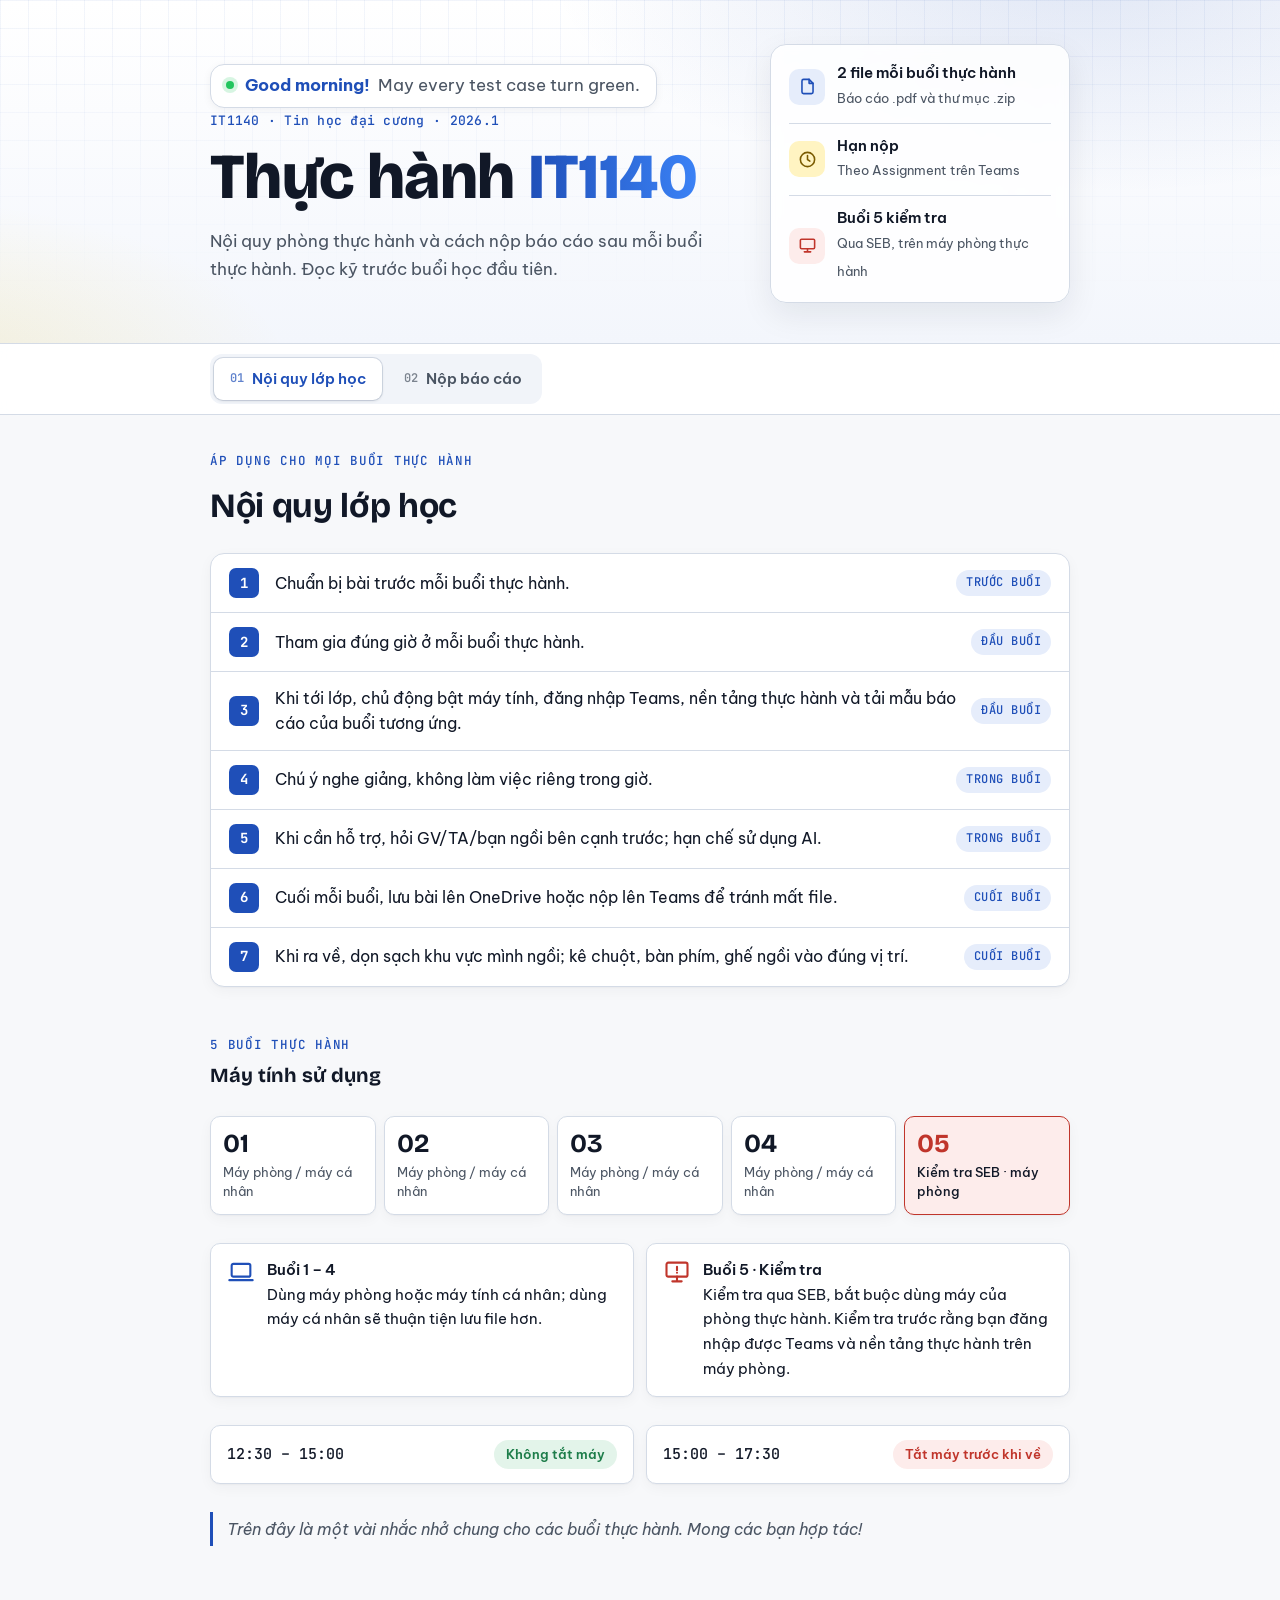
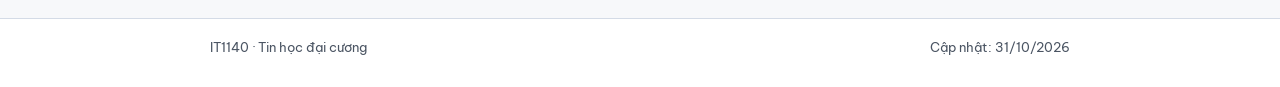
==== index.html @ 56c207a5 "Lời chào tiếng Anh, sửa mỗi tuần thành mỗi buổi thực hành" ====
<!doctype html>
<html lang="vi">
<head>
  <meta charset="utf-8">
  <meta name="viewport" content="width=device-width, initial-scale=1, viewport-fit=cover">
  <title>Thực hành IT1140</title>
  <meta name="description" content="Nội quy lớp học và hướng dẫn nộp báo cáo thực hành IT1140 - Tin học đại cương, kỳ 20261.">
  <link rel="icon" href="data:image/svg+xml,%3Csvg xmlns='http://www.w3.org/2000/svg' viewBox='0 0 32 32'%3E%3Crect width='32' height='32' rx='8' fill='%231f4fb8'/%3E%3Ctext x='16' y='22' font-family='Arial' font-weight='700' font-size='15' fill='white' text-anchor='middle'%3EPy%3C/text%3E%3C/svg%3E">
  <link rel="preconnect" href="https://fonts.googleapis.com">
  <link rel="preconnect" href="https://fonts.gstatic.com" crossorigin>
  <link rel="stylesheet" href="https://fonts.googleapis.com/css2?family=Bricolage+Grotesque:opsz,wght@12..96,700;12..96,800&family=Be+Vietnam+Pro:ital,wght@0,400;0,600;0,700;1,500&family=JetBrains+Mono:wght@400;700&display=swap">
  <link rel="stylesheet" href="css/style.css">
</head>
<body>
<header class="hero gutter">
  <div class="col hero-grid">
    <div>
      <p class="greet" id="greet" aria-live="polite"><b id="greet-h">Hello!</b> <span id="greet-w">Have a productive lab session.</span></p>
      <div class="kicker">IT1140 · Tin học đại cương · 2026.1</div>
      <h1>Thực hành <span>IT1140</span></h1>
      <p>Nội quy phòng thực hành và cách nộp báo cáo sau mỗi buổi thực hành. Đọc kỹ trước buổi học đầu tiên.</p>
    </div>
    <aside class="facts" aria-label="Tóm tắt nhanh">
      <div><span class="ic"><svg viewBox="0 0 24 24" fill="none" stroke="currentColor" stroke-width="2" stroke-linecap="round" stroke-linejoin="round"><path d="M14 3H7a2 2 0 0 0-2 2v14a2 2 0 0 0 2 2h10a2 2 0 0 0 2-2V8z"/><path d="M14 3v5h5"/></svg></span><p><b>2 file mỗi buổi thực hành</b><span>Báo cáo .pdf và thư mục .zip</span></p></div>
      <div><span class="ic y"><svg viewBox="0 0 24 24" fill="none" stroke="currentColor" stroke-width="2" stroke-linecap="round" stroke-linejoin="round"><circle cx="12" cy="12" r="9"/><path d="M12 7v5l3 2"/></svg></span><p><b>Hạn nộp</b><span>Theo Assignment trên Teams</span></p></div>
      <div><span class="ic r"><svg viewBox="0 0 24 24" fill="none" stroke="currentColor" stroke-width="2" stroke-linecap="round" stroke-linejoin="round"><rect x="3" y="4" width="18" height="12" rx="1.5"/><path d="M8 20h8M12 16v4"/></svg></span><p><b>Buổi 5 kiểm tra</b><span>Qua SEB, trên máy phòng thực hành</span></p></div>
    </aside>
  </div>
</header>
<div class="tabbar gutter">
  <div class="col">
    <nav class="tabs" role="tablist" aria-label="Nội dung">
      <button type="button" role="tab" id="t-noi-quy" aria-controls="p-noi-quy" data-tab="noi-quy"><span class="tn">01</span>Nội quy lớp học</button>
      <button type="button" role="tab" id="t-nop-bao-cao" aria-controls="p-nop-bao-cao" data-tab="nop-bao-cao"><span class="tn">02</span>Nộp báo cáo</button>
    </nav>
  </div>
</div>

<main class="gutter">
  <div class="col">

    <!-- ================= NỘI QUY ================= -->
    <div class="panel" role="tabpanel" id="p-noi-quy" aria-labelledby="t-noi-quy">
      <div class="sec-head">
        <div class="eyebrow">Áp dụng cho mọi buổi thực hành</div>
        <h2>Nội quy lớp học</h2>
      </div>

      <ol class="rlist">
        <li><span class="n">1</span><p>Chuẩn bị bài trước mỗi buổi thực hành.</p><span class="when">Trước buổi</span></li>
        <li><span class="n">2</span><p>Tham gia đúng giờ ở mỗi buổi thực hành.</p><span class="when">Đầu buổi</span></li>
        <li><span class="n">3</span><p>Khi tới lớp, chủ động bật máy tính, đăng nhập Teams, nền tảng thực hành và tải mẫu báo cáo của buổi tương ứng.</p><span class="when">Đầu buổi</span></li>
        <li><span class="n">4</span><p>Chú ý nghe giảng, không làm việc riêng trong giờ.</p><span class="when">Trong buổi</span></li>
        <li><span class="n">5</span><p>Khi cần hỗ trợ, hỏi GV/TA/bạn ngồi bên cạnh trước; hạn chế sử dụng AI.</p><span class="when">Trong buổi</span></li>
        <li><span class="n">6</span><p>Cuối mỗi buổi, lưu bài lên OneDrive hoặc nộp lên Teams để tránh mất file.</p><span class="when">Cuối buổi</span></li>
        <li><span class="n">7</span><p>Khi ra về, dọn sạch khu vực mình ngồi; kê chuột, bàn phím, ghế ngồi vào đúng vị trí.</p><span class="when">Cuối buổi</span></li>
      </ol>

      <div class="sec-head" style="margin-top: 20px">
        <div class="eyebrow">5 buổi thực hành</div>
        <h3>Máy tính sử dụng</h3>
      </div>
      <div class="sessions" aria-label="Lộ trình 5 buổi">
        <div class="ss"><b>01</b><span>Máy phòng / máy cá nhân</span></div>
        <div class="ss"><b>02</b><span>Máy phòng / máy cá nhân</span></div>
        <div class="ss"><b>03</b><span>Máy phòng / máy cá nhân</span></div>
        <div class="ss"><b>04</b><span>Máy phòng / máy cá nhân</span></div>
        <div class="ss exam"><b>05</b><span>Kiểm tra SEB · máy phòng</span></div>
      </div>
      <div class="legend">
        <div class="lg">
          <svg viewBox="0 0 24 24" fill="none" stroke="currentColor" stroke-width="1.8" stroke-linecap="round" stroke-linejoin="round"><rect x="4" y="5" width="16" height="11" rx="1.5"/><path d="M2 19h20"/></svg>
          <div><h4>Buổi 1 – 4</h4><p>Dùng máy phòng hoặc máy tính cá nhân; dùng máy cá nhân sẽ thuận tiện lưu file hơn.</p></div>
        </div>
        <div class="lg exam">
          <svg viewBox="0 0 24 24" fill="none" stroke="currentColor" stroke-width="1.8" stroke-linecap="round" stroke-linejoin="round"><rect x="3" y="4" width="18" height="12" rx="1.5"/><path d="M8 20h8M12 16v4"/><path d="M12 7.5v3M12 12.6v.1"/></svg>
          <div><h4>Buổi 5 · Kiểm tra</h4><p>Kiểm tra qua SEB, bắt buộc dùng máy của phòng thực hành. Kiểm tra trước rằng bạn đăng nhập được Teams và nền tảng thực hành trên máy phòng.</p></div>
        </div>
      </div>
      <div class="shifts">
        <div class="shift"><span class="tm">12:30 – 15:00</span><span class="pill on">Không tắt máy</span></div>
        <div class="shift"><span class="tm">15:00 – 17:30</span><span class="pill off">Tắt máy trước khi về</span></div>
      </div>

      <p class="sign">Trên đây là một vài nhắc nhở chung cho các buổi thực hành. Mong các bạn hợp tác!</p>
    </div>

    <!-- ================= NỘP BÁO CÁO ================= -->
    <div class="panel" role="tabpanel" id="p-nop-bao-cao" aria-labelledby="t-nop-bao-cao" hidden>
      <div class="sec-head">
        <div class="eyebrow">Hạn nộp: theo Assignment trên Teams</div>
        <h2>Hướng dẫn nộp báo cáo thực hành</h2>
        <p>Mỗi buổi thực hành nộp 2 file lên Teams, hạn nộp theo Assignment trên Teams.</p>
      </div>
      <div class="deliver">
        <div class="dv"><span class="ficon pdf">PDF</span><div><b>Báo cáo tổng hợp</b><span>Làm theo file mẫu, xuất từ Word sang PDF.</span></div></div>
        <div class="dv"><span class="ficon zip">ZIP</span><div><b>Thư mục bài làm</b><span>Gồm các file code .py, file báo cáo .docx và .pdf.</span></div></div>
      </div>

      <div class="steps">
        <div class="step">
          <div class="rail"><div class="num">1</div></div>
          <div class="step-b">
            <h3>Việc cần làm</h3>
            <p>Mỗi buổi thực hành nộp <b>2 file</b> lên Teams, theo hạn của Assignment trên Teams:</p>
            <div class="editor"><div class="term-bar"><i></i><i></i><i></i><span>teams / bai-tap</span></div>
<pre><span class="f-c">1.</span> <span class="f-pdf">&lt;MSSV&gt;_<wbr>&lt;HoTen&gt;_<wbr>IT1140_<wbr>20261_<wbr>&lt;MaLop&gt;_<wbr>Tuan&lt;X&gt;_<wbr>BTH&lt;0x&gt;.pdf</span>  <span class="f-c"># báo cáo theo mẫu</span>
<span class="f-c">2.</span> <span class="f-zip">&lt;MSSV&gt;_<wbr>&lt;HoTen&gt;_<wbr>IT1140_<wbr>20261_<wbr>&lt;MaLop&gt;_<wbr>Tuan&lt;X&gt;_<wbr>BTH&lt;0x&gt;.zip</span>  <span class="f-c"># thư mục bài làm</span>
   └── <span class="f-dir">&lt;MSSV&gt;_<wbr>&lt;HoTen&gt;_<wbr>IT1140_<wbr>20261_<wbr>&lt;MaLop&gt;_<wbr>Tuan&lt;X&gt;_<wbr>BTH&lt;0x&gt;/</span>
       ├── <span class="f-py">Bai&lt;x.1.1&gt;_<wbr>&lt;MSSV&gt;_<wbr>&lt;HoTen&gt;_<wbr>IT1140_<wbr>20261_<wbr>&lt;MaLop&gt;_<wbr>Tuan&lt;X&gt;.py</span>
       ├── <span class="f-py">Bai&lt;x.1.2&gt;_<wbr>&lt;MSSV&gt;_<wbr>&lt;HoTen&gt;_<wbr>IT1140_<wbr>20261_<wbr>&lt;MaLop&gt;_<wbr>Tuan&lt;X&gt;.py</span>
       ├── <span class="f-c">...</span>
       ├── <span class="f-doc">&lt;MSSV&gt;_<wbr>&lt;HoTen&gt;_<wbr>IT1140_<wbr>20261_<wbr>&lt;MaLop&gt;_<wbr>Tuan&lt;X&gt;_<wbr>BTH&lt;0x&gt;.docx</span>
       └── <span class="f-pdf">&lt;MSSV&gt;_<wbr>&lt;HoTen&gt;_<wbr>IT1140_<wbr>20261_<wbr>&lt;MaLop&gt;_<wbr>Tuan&lt;X&gt;_<wbr>BTH&lt;0x&gt;.pdf</span></pre></div>
          </div>
        </div>

        <div class="step">
          <div class="rail"><div class="num">2</div></div>
          <div class="step-b">
            <h3>Quy tắc đặt tên</h3>
            <p>File báo cáo (.pdf, .docx) và file .zip theo cú pháp <code>MSSV_HoTen_IT1140_20261_MaLop_TuanX_BTH0x</code>. Mỗi câu một file code, theo cú pháp <code>Bai&lt;số câu&gt;_MSSV_HoTen_IT1140_20261_MaLop_TuanX</code>.</p>
            <p class="muted">Họ tên viết không dấu, liền nhau, viết hoa chữ cái đầu mỗi từ. <code>20261</code> là mã học kỳ, <code>TuanX</code> là tuần học (ví dụ <code>Tuan8</code>), số bài thực hành 2 chữ số (<code>BTH01</code>).</p>
            <div class="editor"><div class="term-bar"><i></i><i></i><i></i><span>vi-du</span></div>
<pre><span class="f-pdf">2026188888_<wbr>PhungThanhDo_<wbr>IT1140_<wbr>20261_<wbr>768072_<wbr>Tuan8_<wbr>BTH01.pdf</span>
<span class="f-doc">2026188888_<wbr>PhungThanhDo_<wbr>IT1140_<wbr>20261_<wbr>768072_<wbr>Tuan8_<wbr>BTH01.docx</span>
<span class="f-zip">2026188888_<wbr>PhungThanhDo_<wbr>IT1140_<wbr>20261_<wbr>768072_<wbr>Tuan8_<wbr>BTH01.zip</span>
<span class="f-py">Bai1.2.1_<wbr>2026188888_<wbr>PhungThanhDo_<wbr>IT1140_<wbr>20261_<wbr>768072_<wbr>Tuan8.py</span></pre></div>
            <div class="gen">
              <div class="gen-head"><b>Tạo tên file của bạn</b><span>Nhập thông tin, sao chép tên đúng chuẩn.</span></div>
              <div class="gen-body">
                <div class="gen-fields">
                  <label for="f-mssv">MSSV<input id="f-mssv" inputmode="numeric" placeholder="2026188888" autocomplete="off"></label>
                  <label for="f-name">Họ và tên<input id="f-name" placeholder="Phùng Thành Đô" autocomplete="off"></label>
                  <label for="f-lop">Mã lớp<input id="f-lop" inputmode="numeric" placeholder="768072" autocomplete="off"></label>
                  <label for="f-tuan">Tuần<input id="f-tuan" inputmode="numeric" placeholder="8" autocomplete="off"></label>
                  <label for="f-bc">Số bài thực hành<input id="f-bc" inputmode="numeric" placeholder="1" autocomplete="off"></label>
                  <label for="f-cau">Số câu (file code)<input id="f-cau" placeholder="1.2.1" autocomplete="off"></label>
                  <label for="f-ky">Mã kỳ<input id="f-ky" inputmode="numeric" placeholder="20261" autocomplete="off"></label>
                </div>
                <div class="out" id="out"></div>
              </div>
            </div>
          </div>
        </div>

        <div class="step">
          <div class="rail"><div class="num">3</div></div>
          <div class="step-b">
            <h3>Cấu trúc file zip</h3>
            <p>File zip chứa một thư mục cùng tên, gồm đủ file code, file Word và file PDF của báo cáo.</p>
            <div class="editor"><div class="term-bar"><i></i><i></i><i></i><span>cay-thu-muc</span></div>
<pre><span class="f-zip">&lt;MSSV&gt;_<wbr>&lt;HoTen&gt;_<wbr>IT1140_<wbr>20261_<wbr>&lt;MaLop&gt;_<wbr>Tuan&lt;X&gt;_<wbr>BTH&lt;0x&gt;.zip</span>
└── <span class="f-dir">&lt;MSSV&gt;_<wbr>&lt;HoTen&gt;_<wbr>IT1140_<wbr>20261_<wbr>&lt;MaLop&gt;_<wbr>Tuan&lt;X&gt;_<wbr>BTH&lt;0x&gt;/</span>
    ├── <span class="f-py">Bai&lt;x.1.1&gt;_<wbr>&lt;MSSV&gt;_<wbr>&lt;HoTen&gt;_<wbr>IT1140_<wbr>20261_<wbr>&lt;MaLop&gt;_<wbr>Tuan&lt;X&gt;.py</span>
    ├── <span class="f-py">Bai&lt;x.1.2&gt;_<wbr>&lt;MSSV&gt;_<wbr>&lt;HoTen&gt;_<wbr>IT1140_<wbr>20261_<wbr>&lt;MaLop&gt;_<wbr>Tuan&lt;X&gt;.py</span>
    ├── <span class="f-c">...</span>
    ├── <span class="f-doc">&lt;MSSV&gt;_<wbr>&lt;HoTen&gt;_<wbr>IT1140_<wbr>20261_<wbr>&lt;MaLop&gt;_<wbr>Tuan&lt;X&gt;_<wbr>BTH&lt;0x&gt;.docx</span>
    └── <span class="f-pdf">&lt;MSSV&gt;_<wbr>&lt;HoTen&gt;_<wbr>IT1140_<wbr>20261_<wbr>&lt;MaLop&gt;_<wbr>Tuan&lt;X&gt;_<wbr>BTH&lt;0x&gt;.pdf</span></pre></div>
            <p class="note">Cách nén thư mục thành file zip trên Windows: <a href="https://support.microsoft.com/vi-vn/windows/experience/storage-filemanagement/zip-and-unzip-files" target="_blank" rel="noopener">Nén và giải nén tệp (Microsoft)</a>.</p>
          </div>
        </div>

        <div class="step">
          <div class="rail"><div class="num">4</div></div>
          <div class="step-b">
            <h3>Cấu trúc báo cáo</h3>
            <p>Làm trực tiếp trên file mẫu, giữ nguyên các mức tiêu đề; mỗi câu gồm 2 ảnh: ảnh code chạy trên Thonny / VS Code và ảnh kết quả chạy trên hệ thống. Xuất file Word sang PDF sau khi hoàn thành.</p>
            <div class="editor"><div class="term-bar"><i></i><i></i><i></i><span>bao-cao.docx</span></div>
<pre><span class="f-h">Header:</span> &lt;Họ và tên sinh viên&gt; | &lt;Mã lớp&gt; | &lt;Mã kỳ&gt;
<span class="f-h">Footer:</span> Tuần &lt;XX&gt; – Ngày &lt;dd/mm/yyyy&gt; | Báo cáo thực hành &lt;XX&gt;

<span class="f-dir">BÀI THỰC HÀNH &lt;0x&gt;</span> <span class="f-c">(Heading 1)</span>
├── <span class="f-dir">BÀI TẬP TRÊN LỚP</span> <span class="f-c">(Heading 2)</span>
│   ├── Bài x.1 &lt;Tên bài&gt; <span class="f-c">(Heading 2)</span>
│   │   ├── Câu x.1.1 &lt;Đề bài&gt; <span class="f-c">(Heading 3)</span>
│   │   │   ├── <span class="f-py">Ảnh 1: code + kết quả chạy trên Thonny / VS Code</span>
│   │   │   └── <span class="f-py">KẾT QUẢ + Ảnh 2: chạy trên hệ thống thực hành</span>
│   │   │       <span class="f-c">(nếu thừa quá nhiều khoảng trắng có thể tách thành 2 ảnh)</span>
│   │   └── Câu x.1.2 ...
│   └── Bài x.2 ...
└── <span class="f-dir">BÀI TẬP TỰ LUYỆN</span> <span class="f-c">(Heading 2)</span>
    └── Bài x.5, x.6 ... (cùng cấu trúc)</pre></div>

            <div class="hf">
              <h4>Header &amp; Footer</h4>
              <img class="shot" src="img/header.webp" loading="lazy" decoding="async" width="990" height="88" alt="Header mẫu: Nguyễn Văn A, mã lớp 768052, mã kỳ 2026.1">
              <img class="shot" src="img/footer.webp" loading="lazy" decoding="async" width="994" height="81" alt="Footer mẫu: Tuần 08 – Ngày 19/10/2026, Báo cáo thực hành 01">
            </div>

            <h4>Chèn hình kết quả đạt yêu cầu</h4>
            <ul class="checks">
              <li><svg viewBox="0 0 24 24" fill="none" stroke="currentColor" stroke-width="2.2" stroke-linecap="round" stroke-linejoin="round"><circle cx="12" cy="12" r="9"/><path d="m8 12.5 2.8 2.7L16.5 9.5"/></svg><span>Các dòng code đầy đủ chú thích</span></li>
              <li><svg viewBox="0 0 24 24" fill="none" stroke="currentColor" stroke-width="2.2" stroke-linecap="round" stroke-linejoin="round"><circle cx="12" cy="12" r="9"/><path d="m8 12.5 2.8 2.7L16.5 9.5"/></svg><span>Căn chỉnh hình ảnh phù hợp để có thể nhìn rõ được nội dung trong ảnh.</span></li>
              <li><svg viewBox="0 0 24 24" fill="none" stroke="currentColor" stroke-width="2.2" stroke-linecap="round" stroke-linejoin="round"><circle cx="12" cy="12" r="9"/><path d="m8 12.5 2.8 2.7L16.5 9.5"/></svg><span>Ảnh 1 chụp trên Thonny / VS Code / IDE khác: thấy rõ tên file, code và kết quả chạy ở Shell / Terminal.</span></li>
              <li><svg viewBox="0 0 24 24" fill="none" stroke="currentColor" stroke-width="2.2" stroke-linecap="round" stroke-linejoin="round"><circle cx="12" cy="12" r="9"/><path d="m8 12.5 2.8 2.7L16.5 9.5"/></svg><span>Ảnh 2 chụp trên hệ thống: là kết quả sau khi ấn "Chọn", và có màu "xanh lá" ở khu vực testcases.</span></li>
            </ul>
            <div class="figs">
              <figure>
                <img class="shot" src="img/thonny.webp" loading="lazy" decoding="async" width="1043" height="707" alt="Minh họa câu 1.03 chạy trên Thonny: tên file theo cú pháp mới, code có chú thích, Shell nhập 3672 in ra 1 1 12">
                <figcaption><b>Ảnh 1</b> · Chạy trên Thonny (minh họa câu 1.03)</figcaption>
              </figure>
              <figure>
                <img class="shot" src="img/ketqua.webp" loading="lazy" decoding="async" width="632" height="875" alt="Câu 1.03 trên hệ thống thực hành: đề bài, code có chú thích, bảng testcases màu xanh lá sau khi ấn Chọn">
                <figcaption><b>Ảnh 2</b> · Chạy trên hệ thống, sau khi ấn "Chọn"</figcaption>
              </figure>
            </div>
          </div>
        </div>

        <div class="step">
          <div class="rail"><div class="num">5</div></div>
          <div class="step-b">
            <h3>Tiêu chí chấm điểm</h3>
            <p>Báo cáo đạt khi nộp đủ 2 file; thiếu 1 trong 2 file (.pdf hoặc .zip) chỉ được nửa số điểm. Chỉ làm bài trên lớp tối đa 8.5 điểm; mỗi bài tự luyện làm thêm được +0.25.</p>
            <div class="score-lead">
              <div class="sc"><b>8.5</b><span>Điểm tối đa nếu chỉ làm bài trên lớp</span></div>
              <div class="sc plus"><b>+0.25</b><span>Mỗi bài tự luyện làm thêm</span></div>
              <div class="sc half"><b>½</b><span>Số điểm nếu thiếu 1 trong 2 file (.pdf hoặc .zip)</span></div>
            </div>
            <div class="pen" role="table" aria-label="Lỗi và mức trừ">
              <div role="row"><span role="cell">Header/footer không đạt yêu cầu</span><span class="v" role="cell">−0.5</span></div>
              <div role="row"><span role="cell">Căn chỉnh hình ảnh trong báo cáo không khoa học</span><span class="v" role="cell">−0.5</span></div>
              <div role="row"><span role="cell">Nội dung code không đúng yêu cầu</span><span class="v" role="cell">−0.5</span></div>
              <div role="row"><span role="cell">Nộp muộn (trừ 1 lần, không tính theo số ngày)</span><span class="v" role="cell">−0.5</span></div>
              <div role="row" class="zero"><span role="cell"><b>Gian lận</b>: báo cáo 0 điểm, không chấp nhận cho làm lại để cải thiện điểm.</span><span class="v" role="cell">0đ</span></div>
            </div>
            <div class="ai">
              <svg viewBox="0 0 24 24" fill="none" stroke="currentColor" stroke-width="2" stroke-linecap="round" stroke-linejoin="round"><path d="M12 3 2 20h20L12 3z"/><path d="M12 10v4M12 17v.1"/></svg>
              <span>Bài làm thêm có dấu hiệu lạm dụng AI/LLM sẽ không được cộng điểm khuyến khích.</span>
            </div>
          </div>
        </div>

        <div class="step">
          <div class="rail"><div class="num">6</div></div>
          <div class="step-b">
            <h3>Điểm và thắc mắc điểm</h3>
            <div class="timeline2">
              <div class="tl"><span class="when">Trước buổi học tiếp theo</span><b>Công bố điểm bài thực hành</b></div>
              <div class="tl"><span class="when">Trong 1 tuần kể từ khi biết điểm</span><b>Thắc mắc điểm và cải thiện điểm</b></div>
            </div>
            <p class="muted">Quá thời hạn trên, điểm bài thực hành đó được giữ nguyên.</p>
          </div>
        </div>
      </div>
    </div>

  </div>
</main>
<footer class="end gutter"><div class="col foot"><span>IT1140 · Tin học đại cương</span><span>Cập nhật: <time datetime="2026-10-31">31/10/2026</time></span></div></footer>

<script src="js/greeting.js"></script>
<script src="js/tabs.js"></script>
<script src="js/filename.js"></script>
</body>
</html>
---- css/style.css ----
/* Layout: dark "editor" hero band with tabs; below, a single reading column. Rules run as a timeline across one lab session; report steps run down a numbered rail. */
:root {
  --ink: #0d1b2e;          /* hero band, fixed in both themes */
  --ink-2: #13263f;
  --ink-line: #24405f;
  --ink-fg: #e9eef6;
  --ink-muted: #8ea3bf;
  --py: #ffd43b;           /* python yellow, accent on dark */
  --py-ink: #3a2f00;
  --blue: #3c78d8;

  --bg: #f4f6f9;
  --surface: #ffffff;
  --panel: #eaeff6;
  --fg: #142033;
  --muted: #5b6880;
  --line: #d6dde8;
  --accent: #2a62c4;
  --accent-soft: #e2ebfa;
  --hi: #f2c200;
  --hi-soft: #fff6d1;
  --warn: #c0352b;
  --warn-soft: #fdeceb;
  --ok: #1d7d4a;
  --ok-soft: #e3f4ea;

  --font-display: "Bricolage Grotesque", "Be Vietnam Pro", system-ui, sans-serif;
  --font-body: "Be Vietnam Pro", "Segoe UI", system-ui, sans-serif;
  --font-mono: "JetBrains Mono", ui-monospace, Consolas, monospace;
}
@media (prefers-color-scheme: dark) {
  :root:not([data-theme="light"]) {
    --bg: #0b1320; --surface: #121c2c; --panel: #192538; --fg: #e5ebf4; --muted: #95a3b9; --line: #26354c;
    --accent: #86adf5; --accent-soft: #1b2a45; --hi: #ffd43b; --hi-soft: #2e2a14;
    --warn: #ff8b82; --warn-soft: #3a1d1d; --ok: #6fd39b; --ok-soft: #15301f;
    color-scheme: dark;
  }
}
:root[data-theme="dark"] {
  --bg: #0b1320; --surface: #121c2c; --panel: #192538; --fg: #e5ebf4; --muted: #95a3b9; --line: #26354c;
  --accent: #86adf5; --accent-soft: #1b2a45; --hi: #ffd43b; --hi-soft: #2e2a14;
  --warn: #ff8b82; --warn-soft: #3a1d1d; --ok: #6fd39b; --ok-soft: #15301f;
  color-scheme: dark;
}
* { box-sizing: border-box; }
html, body { margin: 0; }
body { background: var(--bg); color: var(--fg); font-family: var(--font-body); font-size: 16px; line-height: 1.65; }
[hidden] { display: none !important; }
.gutter { padding-left: max(16px, env(safe-area-inset-left, 0px)); padding-right: max(16px, env(safe-area-inset-right, 0px)); }
.col { max-width: 860px; margin: 0 auto; min-width: 0; }
code, pre, .mono { font-family: var(--font-mono); font-variant-ligatures: none; font-feature-settings: "liga" 0, "calt" 0; }
a { color: var(--accent); text-underline-offset: 3px; }
:focus-visible { outline: 2px solid var(--accent); outline-offset: 3px; }

/* ---------- hero ---------- */
.hero { background: var(--ink); color: var(--ink-fg); padding-block: 48px 40px; position: relative; overflow: hidden; }
.hero::before { content: ""; position: absolute; inset: 0; background-image: radial-gradient(var(--ink-line) 1px, transparent 1px); background-size: 22px 22px; opacity: .55; pointer-events: none; }
.hero .col { position: relative; }
.kicker { font-family: var(--font-mono); font-size: 13px; color: var(--py); letter-spacing: .02em; }
.hero h1 { font-family: var(--font-display); font-weight: 800; font-size: clamp(38px, 7vw, 64px); line-height: 1.18; letter-spacing: -0.01em; margin: 10px 0 12px; text-wrap: balance; }
.hero h1 span { color: var(--py); }
.hero p { margin: 0; color: var(--ink-muted); max-width: 52ch; font-size: 17px; }
.term { background: var(--ink-2); border: 1px solid var(--ink-line); border-radius: 12px 12px 0 0; border-bottom: 0; box-shadow: 0 -10px 40px rgba(0,0,0,.25); min-width: 0; }
.term-bar { display: flex; align-items: center; gap: 6px; padding: 10px 14px; border-bottom: 1px solid var(--ink-line); }
.term-bar i { width: 10px; height: 10px; border-radius: 50%; background: var(--ink-line); display: block; }
.term-bar span { margin-left: 8px; font-family: var(--font-mono); font-size: 12px; color: var(--ink-muted); }
.term pre { margin: 0; padding: 16px 18px 22px; font-size: 13.5px; line-height: 1.75; color: var(--ink-fg); white-space: pre-wrap; overflow-wrap: anywhere; }
.t-k { color: #c792ea; } .t-s { color: var(--py); } .t-c { color: var(--ink-muted); } .t-p { color: #7fdbca; } .t-o { color: #addb67; }
.line { display: block; }
@media (prefers-reduced-motion: no-preference) {
  .caret { animation: blink 1s steps(1) infinite; }
}
@keyframes rise { from { opacity: .0001; transform: translateY(4px); } to { opacity: 1; transform: none; } }
@keyframes blink { 50% { opacity: 0; } }
.caret { display: inline-block; width: 8px; height: 1.05em; background: var(--py); vertical-align: -2px; }

.tabbar { position: sticky; top: env(safe-area-inset-top, 0px); z-index: 5; background: var(--ink); border-top: 1px solid var(--ink-line); }
body::before { content: ""; position: fixed; inset: 0 0 auto; height: env(safe-area-inset-top, 0px); z-index: 10; background: var(--ink); }
.tabs { display: flex; gap: 4px; overflow-x: auto; }
.tabs button { font: inherit; font-weight: 600; font-size: 15px; color: var(--ink-muted); background: none; border: 0; border-bottom: 3px solid transparent; padding: 14px 16px 11px; cursor: pointer; white-space: nowrap; display: flex; align-items: center; gap: 8px; }
.tabs button:hover { color: var(--ink-fg); }
.tabs button[aria-selected="true"] { color: var(--ink-fg); border-bottom-color: var(--py); }
.tabs .tn { font-family: var(--font-mono); font-size: 12px; color: var(--py); }
.tabs button:focus-visible { outline-color: var(--py); outline-offset: -3px; }

/* ---------- panels ---------- */
main { padding-block: 40px 72px; }
.panel { display: flex; flex-direction: column; gap: 28px; }
.eyebrow { font-family: var(--font-mono); font-size: 12.5px; letter-spacing: .06em; text-transform: uppercase; color: var(--accent); }
h2 { font-family: var(--font-display); font-weight: 700; font-size: clamp(26px, 4vw, 34px); line-height: 1.15; letter-spacing: -0.01em; margin: 6px 0 0; text-wrap: balance; }
h3 { font-family: var(--font-display); font-weight: 700; font-size: 20px; line-height: 1.25; margin: 0; text-wrap: balance; }
h4 { margin: 0; font-size: 15px; font-weight: 600; }
p { margin: 0; max-width: 66ch; }
.sec-head { display: flex; flex-direction: column; gap: 8px; }
.sec-head p { color: var(--muted); }

/* rules timeline */
.phases { display: grid; grid-template-columns: repeat(4, minmax(0, 1fr)); gap: 0; position: relative; }
.phase { position: relative; padding: 0 14px 0 0; display: flex; flex-direction: column; gap: 12px; min-width: 0; }
.phase-h { display: flex; align-items: center; gap: 10px; }
.dot { width: 14px; height: 14px; border-radius: 50%; background: var(--surface); border: 3px solid var(--accent); flex: none; position: relative; z-index: 1; }
.phase-h::after { content: ""; flex: 1; height: 2px; background: var(--line); }
.phase:last-child .phase-h::after { background: linear-gradient(90deg, var(--line), transparent); }
.phase-t { font-family: var(--font-mono); font-size: 12.5px; font-weight: 500; color: var(--accent); text-transform: uppercase; letter-spacing: .05em; white-space: nowrap; }
.rule { background: var(--surface); border: 1px solid var(--line); border-radius: 10px; padding: 14px 14px 14px 14px; display: flex; flex-direction: column; gap: 8px; transition: transform .18s ease, border-color .18s ease, box-shadow .18s ease; }
.rule:hover { transform: translateY(-2px); border-color: var(--accent); box-shadow: 0 6px 18px rgba(20, 40, 80, .08); }
.rule .n { font-family: var(--font-mono); font-weight: 700; font-size: 13px; color: var(--py-ink); background: var(--hi); border-radius: 5px; padding: 1px 7px; align-self: flex-start; }
.rule p { font-size: 15px; line-height: 1.55; }
.rlist { list-style: none; margin: 0; padding: 0; background: var(--surface); border: 1px solid var(--line); border-radius: 12px; overflow: hidden; }
.rlist li { display: grid; grid-template-columns: 32px minmax(0, 1fr) auto; gap: 14px; align-items: center; padding: 14px 18px; border-top: 1px solid var(--line); }
.rlist li:first-child { border-top: 0; }
.rlist .n { font-family: var(--font-mono); font-weight: 700; font-size: 14px; color: var(--py-ink); background: var(--hi); border-radius: 7px; width: 30px; height: 30px; display: grid; place-items: center; }
.rlist p { font-size: 16px; line-height: 1.55; }
.rlist .when { font-family: var(--font-mono); font-size: 12px; color: var(--accent); background: var(--accent-soft); border-radius: 999px; padding: 3px 10px; white-space: nowrap; text-transform: uppercase; letter-spacing: .04em; }
@media (max-width: 560px) { .rlist li { grid-template-columns: 30px minmax(0, 1fr); align-items: start; } .rlist .when { grid-column: 2; justify-self: start; } }
.sign { font-style: italic; color: var(--muted); border-left: 3px solid var(--hi); padding: 4px 0 4px 14px; }

/* sessions strip */
.sessions { display: grid; grid-template-columns: repeat(5, minmax(0, 1fr)); gap: 8px; }
.ss { border-radius: 10px; padding: 14px 12px; background: var(--panel); display: flex; flex-direction: column; gap: 6px; min-width: 0; }
.ss b { font-family: var(--font-display); font-size: 26px; line-height: 1; }
.ss span { font-size: 13px; color: var(--muted); line-height: 1.4; }
.ss.exam { background: var(--ink); color: var(--ink-fg); }
.ss.exam b { color: var(--py); }
.ss.exam span { color: var(--ink-muted); }
.legend { display: grid; grid-template-columns: repeat(auto-fit, minmax(240px, 1fr)); gap: 12px; }
.lg { display: flex; gap: 12px; align-items: flex-start; background: var(--surface); border: 1px solid var(--line); border-radius: 10px; padding: 14px 16px; min-width: 0; }
.lg svg { flex: none; width: 28px; height: 28px; color: var(--accent); }
.lg.exam svg { color: var(--warn); }
.lg p { font-size: 15px; }
.shifts { display: grid; grid-template-columns: repeat(auto-fit, minmax(240px, 1fr)); gap: 12px; }
.shift { border-radius: 10px; padding: 14px 16px; display: flex; justify-content: space-between; align-items: center; gap: 12px; border: 1px solid var(--line); background: var(--surface); }
.shift .tm { font-family: var(--font-mono); font-variant-numeric: tabular-nums; font-weight: 500; font-size: 15px; }
.pill { font-size: 13px; font-weight: 600; border-radius: 999px; padding: 4px 12px; white-space: nowrap; }
.pill.on { background: var(--ok-soft); color: var(--ok); }
.pill.off { background: var(--warn-soft); color: var(--warn); }

/* report */
.deliver { display: grid; grid-template-columns: repeat(auto-fit, minmax(250px, 1fr)); gap: 14px; }
.dv { background: var(--surface); border: 1px solid var(--line); border-radius: 12px; padding: 18px; display: flex; gap: 14px; align-items: flex-start; min-width: 0; }
.ficon { flex: none; width: 46px; height: 56px; border-radius: 4px 14px 4px 4px; display: grid; place-items: end center; padding-bottom: 7px; font-family: var(--font-mono); font-size: 11px; font-weight: 700; color: #fff; }
.ficon.pdf { background: #d1453b; } .ficon.zip { background: #7a5af0; } .ficon.py { background: #3c78d8; } .ficon.doc { background: #2b579a; }
.dv b { display: block; font-size: 16px; }
.dv span { color: var(--muted); font-size: 14.5px; }

.steps { display: flex; flex-direction: column; }
.step { display: grid; grid-template-columns: 48px minmax(0, 1fr); gap: 0 18px; }
.rail { display: flex; flex-direction: column; align-items: center; }
.num { width: 44px; height: 44px; border-radius: 12px; background: var(--ink); color: var(--py); font-family: var(--font-mono); font-weight: 700; font-size: 17px; display: grid; place-items: center; flex: none; }
.rail::after { content: ""; flex: 1; width: 2px; background: var(--line); margin: 8px 0; }
.step:last-child .rail::after { display: none; }
.step-b { min-width: 0; display: flex; flex-direction: column; gap: 14px; padding: 8px 0 44px; }
.step-b h3 { font-size: 23px; }
code { font-size: .86em; background: var(--panel); border-radius: 4px; padding: 1px 5px; overflow-wrap: anywhere; }
.editor { background: var(--ink); color: var(--ink-fg); border-radius: 10px; overflow: hidden; min-width: 0; }
.editor .term-bar { border-color: var(--ink-line); }
.editor pre { margin: 0; padding: 14px 16px; font-size: 13.5px; line-height: 1.7; overflow-x: auto; }
.f-dir { color: #82aaff; font-weight: 700; } .f-py { color: var(--py); } .f-pdf { color: #ff8b7e; } .f-doc { color: #7fb4ff; } .f-zip { color: #c3a6ff; } .f-c { color: var(--ink-muted); } .f-h { color: #7fdbca; }

.gen { background: var(--surface); border: 1px solid var(--line); border-radius: 12px; overflow: hidden; }
.gen-head { background: var(--hi-soft); padding: 12px 16px; display: flex; align-items: center; gap: 10px; border-bottom: 1px solid var(--line); }
.gen-head b { font-size: 15px; }
.gen-head span { font-size: 13.5px; color: var(--muted); }
.gen-body { padding: 16px; display: flex; flex-direction: column; gap: 14px; }
.gen-fields { display: grid; grid-template-columns: repeat(auto-fit, minmax(150px, 1fr)); gap: 10px; }
.gen label { display: flex; flex-direction: column; gap: 4px; font-size: 13px; color: var(--muted); font-weight: 500; }
.gen input { font: inherit; font-size: 15px; color: var(--fg); background: var(--bg); border: 1px solid var(--line); border-radius: 7px; padding: 8px 10px; width: 100%; min-width: 0; }
.gen input:focus { border-color: var(--accent); outline: none; box-shadow: 0 0 0 3px var(--accent-soft); }
.out { display: flex; flex-direction: column; gap: 6px; }
.row { display: flex; align-items: center; gap: 10px; background: var(--panel); border-radius: 7px; padding: 6px 6px 6px 8px; min-width: 0; }
.row .ficon { width: 26px; height: 30px; font-size: 8px; padding-bottom: 4px; border-radius: 2px 7px 2px 2px; }
.row .mono { flex: 1; min-width: 0; font-size: 13.5px; overflow-wrap: anywhere; }
.row button { font: inherit; font-size: 13px; font-weight: 600; color: var(--accent); background: var(--surface); border: 1px solid var(--line); border-radius: 6px; padding: 5px 11px; cursor: pointer; flex: none; }
.row button:hover { border-color: var(--accent); }

figure { margin: 0; display: flex; flex-direction: column; gap: 10px; }
.shot { display: block; max-width: 100%; height: auto; border: 1px solid var(--line); border-radius: 8px; background: #fff; box-shadow: 0 4px 16px rgba(20, 40, 80, .06); }
.hf { display: flex; flex-direction: column; gap: 8px; }
.ok-grid { display: grid; grid-template-columns: minmax(0, 1fr) minmax(0, 300px); gap: 20px; align-items: start; }
.checks { list-style: none; margin: 0; padding: 0; display: flex; flex-direction: column; gap: 10px; }
.checks li { display: flex; gap: 10px; align-items: flex-start; font-size: 15px; line-height: 1.55; }
.checks svg { flex: none; width: 20px; height: 20px; color: var(--ok); margin-top: 2px; }
figcaption { font-size: 13px; color: var(--muted); }
.note { font-size: 15px; background: var(--accent-soft); border-radius: 8px; padding: 10px 14px; }

.score-lead { display: grid; grid-template-columns: repeat(auto-fit, minmax(200px, 1fr)); gap: 12px; }
.sc { border-radius: 10px; padding: 14px 16px; background: var(--panel); display: flex; flex-direction: column; gap: 4px; }
.sc b { font-family: var(--font-display); font-size: 28px; line-height: 1.05; font-variant-numeric: tabular-nums; }
.sc span { font-size: 14px; color: var(--muted); line-height: 1.45; }
.sc.plus b { color: var(--ok); } .sc.half b { color: var(--warn); }
.pen { display: flex; flex-direction: column; border: 1px solid var(--line); border-radius: 10px; overflow: hidden; background: var(--surface); }
.pen > div { display: flex; justify-content: space-between; align-items: center; gap: 14px; padding: 12px 16px; border-top: 1px solid var(--line); }
.pen > div:first-child { border-top: 0; }
.pen .v { font-family: var(--font-mono); font-weight: 700; font-variant-numeric: tabular-nums; color: var(--warn); background: var(--warn-soft); border-radius: 6px; padding: 2px 9px; white-space: nowrap; }
.pen .zero { background: var(--warn-soft); }
.pen .zero .v { background: var(--warn); color: var(--surface); }
.ai { display: flex; gap: 12px; align-items: flex-start; border: 1px dashed var(--warn); border-radius: 10px; padding: 12px 16px; font-weight: 600; font-style: italic; }
.ai svg { flex: none; width: 22px; height: 22px; color: var(--warn); margin-top: 2px; }
.timeline2 { display: grid; grid-template-columns: repeat(auto-fit, minmax(230px, 1fr)); gap: 12px; }
.tl { background: var(--surface); border: 1px solid var(--line); border-radius: 10px; padding: 14px 16px; display: flex; flex-direction: column; gap: 4px; }
.tl .when { font-family: var(--font-mono); font-size: 12.5px; color: var(--accent); text-transform: uppercase; letter-spacing: .05em; }
.muted { color: var(--muted); font-size: 15px; }
footer.end { border-top: 1px solid var(--line); padding-block: 18px 28px; color: var(--muted); font-size: 13px; }

@media (max-width: 760px) {
  .hero .col { grid-template-columns: minmax(0, 1fr); }
  .phases { grid-template-columns: minmax(0, 1fr); gap: 18px; }
  .phase { padding: 0 0 0 0; }
  .phase-h::after { display: none; }
  .sessions { grid-template-columns: repeat(5, minmax(0, 1fr)); }
  .ss { padding: 10px 8px; } .ss b { font-size: 20px; } .ss span { font-size: 11.5px; }
  .ok-grid { grid-template-columns: minmax(0, 1fr); }
  .step { grid-template-columns: 38px minmax(0, 1fr); gap: 0 12px; }
  .num { width: 36px; height: 36px; font-size: 15px; border-radius: 10px; }
  .step-b h3 { font-size: 20px; }
}

/* ---- high-contrast light theme overrides ---- */
:root { --accent: #1f4fb8; --accent-soft: #e6edfb; --fg: #111827; --muted: #4b5563; --line: #d4dbe6; --panel: #f1f4f9; --bg: #f7f8fa; }
.hero { background: var(--surface); color: var(--fg); border-bottom: 1px solid var(--line); }
.hero::before { display: none; }
.kicker { color: var(--accent); font-weight: 500; }
.hero h1 { color: var(--fg); }
.hero h1 span { color: var(--accent); }
.hero p { color: var(--muted); }
.tabbar { background: var(--surface); border-top: 0; border-bottom: 1px solid var(--line); }
body::before { background: var(--surface); }
.tabs button { color: var(--muted); }
.tabs button:hover { color: var(--fg); }
.tabs button[aria-selected="true"] { color: var(--accent); border-bottom-color: var(--accent); }
.tabs .tn { color: inherit; opacity: .7; }
.tabs button:focus-visible { outline-color: var(--accent); }
.editor { background: var(--panel); color: var(--fg); border: 1px solid var(--line); }
.editor .term-bar { border-bottom: 1px solid var(--line); background: var(--surface); }
.editor .term-bar i { background: var(--line); }
.editor .term-bar span { color: var(--muted); }
.editor pre { color: var(--fg); font-size: 14px; }
.f-dir, .f-h { color: var(--accent); font-weight: 700; }
.f-py, .f-pdf, .f-doc, .f-zip { color: var(--fg); }
.f-c { color: var(--muted); }
.num { background: var(--accent); color: #fff; }
.dv .ficon, .row .ficon, .ficon { color: #fff; font-size: 12px; letter-spacing: .02em; }
.ficon.pdf { background: #b42318; } .ficon.zip { background: #5b3cc4; } .ficon.py { background: #1f4fb8; } .ficon.doc { background: #1e3a8a; }
.row .ficon { font-size: 9px; }
.rule .n, .rlist .n { background: var(--accent); color: #fff; }
.rlist .when { color: var(--accent); background: var(--accent-soft); font-weight: 500; }
.ss { background: var(--surface); border: 1px solid var(--line); }
.ss b { color: var(--fg); }
.ss span { color: var(--muted); }
.ss.exam { background: var(--warn-soft); border-color: var(--warn); color: var(--fg); }
.ss.exam b { color: var(--warn); }
.ss.exam span { color: var(--fg); font-weight: 500; }
.sign { border-left-color: var(--accent); }
.gen-head { background: var(--accent-soft); }
.eyebrow { font-weight: 500; }
@media (prefers-color-scheme: dark) {
  :root:not([data-theme="light"]) { --accent: #8fb4ff; --accent-soft: #1c2b48; --fg: #eef2f8; --muted: #b3bdcc; --line: #2c3a52; --panel: #172235; --bg: #0e1626; --warn: #ff9b92; }
  :root:not([data-theme="light"]) .num, :root:not([data-theme="light"]) .rlist .n { color: #0e1626; }
}
:root[data-theme="dark"] { --accent: #8fb4ff; --accent-soft: #1c2b48; --fg: #eef2f8; --muted: #b3bdcc; --line: #2c3a52; --panel: #172235; --bg: #0e1626; --warn: #ff9b92; }
:root[data-theme="dark"] .num, :root[data-theme="dark"] .rlist .n { color: #0e1626; }
@media (max-width: 600px) {
  .editor pre { white-space: pre-wrap; word-break: normal; overflow-wrap: break-word; font-size: 12px; line-height: 1.65; padding: 12px; overflow-x: visible; }
  .editor .term-bar { padding: 8px 12px; }
  .step { grid-template-columns: minmax(0, 1fr); }
  .rail { flex-direction: row; margin-bottom: 4px; }
  .rail::after { display: none; }
  .step-b { padding: 0 0 36px; }
  .step-b > p code { font-size: .8em; }
  .gen-body { padding: 12px; }
  .row .mono { font-size: 12px; }
}
.greet { display: inline-flex; flex-wrap: wrap; gap: 4px 8px; align-items: baseline; background: var(--accent-soft); color: var(--fg); border-radius: 999px; padding: 8px 16px; margin: 0 0 18px; font-size: 15px; max-width: 100%; }
.greet b { color: var(--accent); }
.figs { display: flex; flex-direction: column; gap: 22px; }
.figs figure:last-child .shot { max-width: min(100%, 460px); }
.figs figcaption b { color: var(--fg); }
.foot { display: flex; flex-wrap: wrap; justify-content: space-between; gap: 6px 16px; }
@media (max-width: 600px) { .figs { grid-template-columns: minmax(0, 1fr); } .greet { border-radius: 12px; } }

/* ===== polish layer (v3) ===== */
body { -webkit-font-smoothing: antialiased; }
.hero { background:
  radial-gradient(900px 380px at 85% -10%, rgba(31,79,184,.14), transparent 60%),
  radial-gradient(700px 300px at -10% 110%, rgba(242,194,0,.16), transparent 60%),
  linear-gradient(180deg, #ffffff, #f3f6fc); padding-block: 44px 40px; }
.hero::before { display: block; background-image: linear-gradient(rgba(31,79,184,.06) 1px, transparent 1px), linear-gradient(90deg, rgba(31,79,184,.06) 1px, transparent 1px); background-size: 28px 28px; opacity: 1; -webkit-mask-image: linear-gradient(180deg, #000, transparent 85%); mask-image: linear-gradient(180deg, #000, transparent 85%); }
.hero-grid { display: grid; grid-template-columns: minmax(0, 1fr) minmax(0, 300px); gap: 32px; align-items: center; }
.hero h1 { margin: 8px 0 12px; }
.hero h1 span { background: linear-gradient(90deg, #1f4fb8, #3b82f6); -webkit-background-clip: text; background-clip: text; color: transparent; }
.facts { background: rgba(255,255,255,.85); -webkit-backdrop-filter: blur(6px); backdrop-filter: blur(6px); border: 1px solid var(--line); border-radius: 16px; padding: 6px 18px; box-shadow: 0 12px 32px rgba(17,24,39,.08); }
.facts div { display: flex; gap: 12px; align-items: center; padding: 12px 0; border-top: 1px solid var(--line); }
.facts div:first-child { border-top: 0; }
.facts .ic { flex: none; width: 36px; height: 36px; border-radius: 10px; display: grid; place-items: center; background: var(--accent-soft); color: var(--accent); }
.facts .ic.y { background: #fff4c2; color: #7a5b00; }
.facts .ic.r { background: var(--warn-soft); color: var(--warn); }
.facts svg { width: 19px; height: 19px; }
.facts b { display: block; font-size: 15px; line-height: 1.3; }
.facts span { font-size: 13px; color: var(--muted); line-height: 1.35; }
.greet { background: #fff; border: 1px solid var(--line); box-shadow: 0 2px 8px rgba(17,24,39,.05); }
.greet::before { content: ""; width: 8px; height: 8px; border-radius: 50%; background: #22c55e; box-shadow: 0 0 0 4px rgba(34,197,94,.18); align-self: center; }
.tabbar { background: rgba(255,255,255,.9); -webkit-backdrop-filter: blur(8px); backdrop-filter: blur(8px); padding-block: 10px; }
.tabs { gap: 6px; background: var(--panel); border-radius: 12px; padding: 4px; width: max-content; max-width: 100%; }
.tabs button { border: 0; border-radius: 9px; padding: 9px 16px; font-size: 15px; }
.tabs button[aria-selected="true"] { background: var(--surface); color: var(--accent); box-shadow: 0 1px 3px rgba(17,24,39,.12), 0 0 0 1px var(--line); }
main { padding-block: 36px 72px; }
.panel { animation: fadein .25s ease both; }
@keyframes fadein { from { opacity: 0; transform: translateY(6px); } to { opacity: 1; transform: none; } }
@media (prefers-reduced-motion: reduce) { .panel { animation: none; } }
.rlist, .lg, .shift, .ss, .dv, .gen, .pen, .tl, .editor { box-shadow: 0 1px 2px rgba(17,24,39,.04), 0 4px 14px rgba(17,24,39,.04); }
.rlist { border-radius: 14px; }
.rlist li { transition: background .15s ease; }
.rlist li:hover { background: #fafbfe; }
.dv { border-radius: 14px; transition: transform .18s ease, box-shadow .18s ease; }
.dv:hover { transform: translateY(-2px); box-shadow: 0 10px 24px rgba(17,24,39,.08); }
.step-b { background: var(--surface); border: 1px solid var(--line); border-radius: 16px; padding: 22px 22px 24px; margin-bottom: 22px; box-shadow: 0 1px 2px rgba(17,24,39,.04), 0 6px 20px rgba(17,24,39,.05); }
.rail::after { margin: 8px 0 30px; }
.num { box-shadow: 0 6px 16px rgba(31,79,184,.28); }
.editor { border-radius: 12px; }
.editor .term-bar i:nth-child(1) { background: #ff5f57; } .editor .term-bar i:nth-child(2) { background: #febc2e; } .editor .term-bar i:nth-child(3) { background: #28c840; }
.gen { border-color: #c9d6f2; }
.gen-head { background: linear-gradient(90deg, var(--accent-soft), #f4f7fd); }
.row { background: var(--bg); border: 1px solid var(--line); }
.sc { background: var(--surface); border: 1px solid var(--line); }
.sc.plus { background: var(--ok-soft); border-color: transparent; } .sc.half { background: var(--warn-soft); border-color: transparent; }
.shot { border-radius: 10px; }
footer.end { background: var(--surface); }
@media (prefers-color-scheme: dark) {
  :root:not([data-theme="light"]) .hero { background: radial-gradient(900px 380px at 85% -10%, rgba(143,180,255,.14), transparent 60%), linear-gradient(180deg, #121c2c, #0e1626); }
  :root:not([data-theme="light"]) .hero h1 span { background: none; color: var(--accent); }
  :root:not([data-theme="light"]) .facts, :root:not([data-theme="light"]) .greet, :root:not([data-theme="light"]) .tabbar { background: var(--surface); }
  :root:not([data-theme="light"]) .facts .ic.y { background: #2e2a14; color: #ffd43b; }
  :root:not([data-theme="light"]) .rlist li:hover { background: var(--panel); }
  :root:not([data-theme="light"]) .gen { border-color: var(--line); }
  :root:not([data-theme="light"]) .gen-head { background: var(--accent-soft); }
  :root:not([data-theme="light"]) .hero::before { opacity: .3; }
}
@media (max-width: 760px) {
  .hero-grid { grid-template-columns: minmax(0, 1fr); gap: 22px; }
  .step-b { padding: 16px 14px 18px; border-radius: 14px; }
}
@media (max-width: 600px) { .tabs { width: 100%; } .tabs button { flex: 1; justify-content: center; padding: 9px 8px; font-size: 14px; } }
.greet { display: inline-block; position: relative; border-radius: 14px; padding: 8px 16px 8px 34px; margin-bottom: 22px; line-height: 1.5; max-width: 46ch; }
.hero .kicker { margin-top: 2px; }
.greet::before { position: absolute; left: 15px; top: 16px; }
.greet b { margin-right: 4px; }
.hero .facts p { color: var(--fg); max-width: none; margin: 0; }
.facts b { font-weight: 600; }
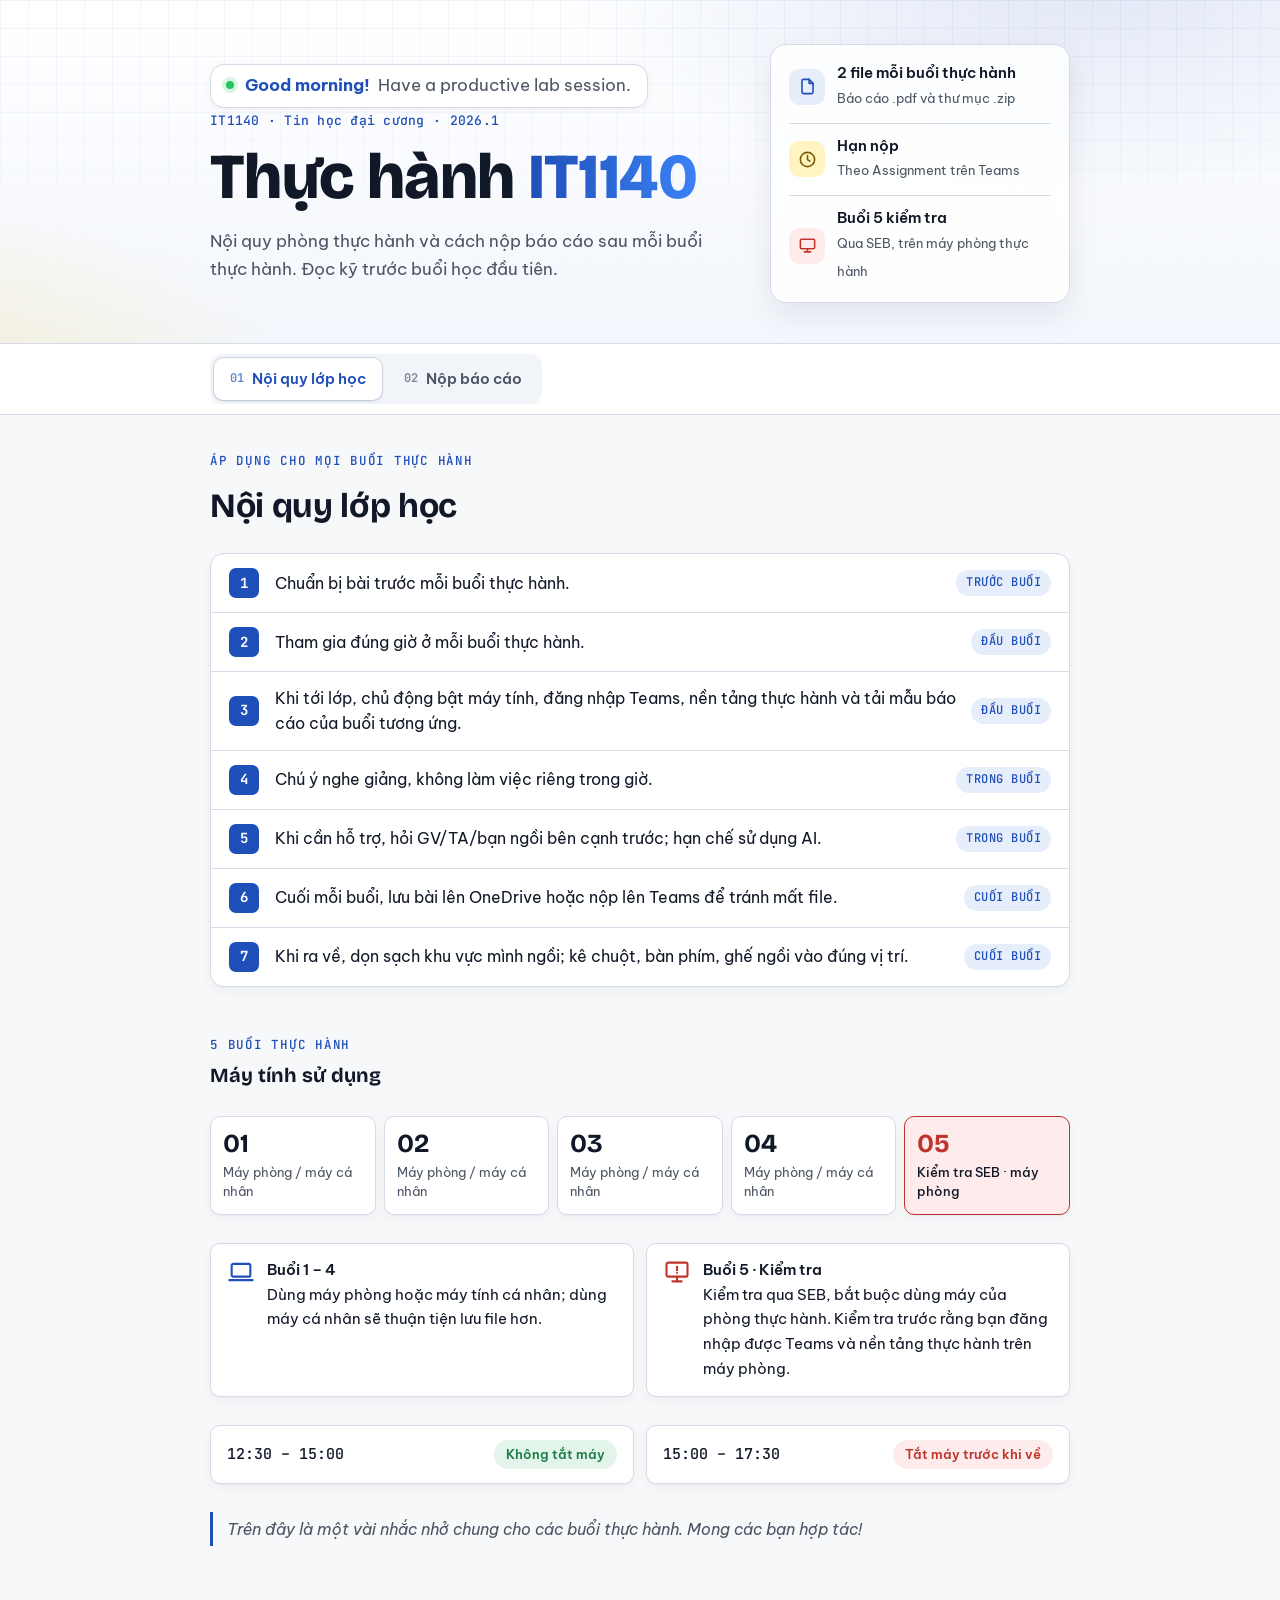
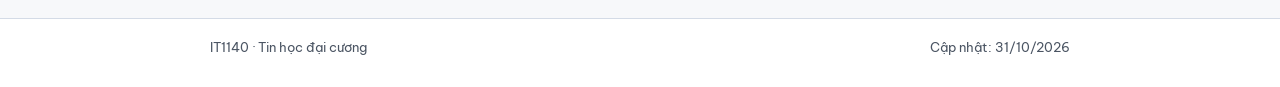
==== commit 987eebad: "Sửa lỗi hiển thị cây thư mục trên điện thoại" ====
--- a/index.html
+++ b/index.html
@@ -104,14 +104,7 @@
             <h3>Việc cần làm</h3>
             <p>Mỗi buổi thực hành nộp <b>2 file</b> lên Teams, theo hạn của Assignment trên Teams:</p>
             <div class="editor"><div class="term-bar"><i></i><i></i><i></i><span>teams / bai-tap</span></div>
-<pre><span class="f-c">1.</span> <span class="f-pdf">&lt;MSSV&gt;_<wbr>&lt;HoTen&gt;_<wbr>IT1140_<wbr>20261_<wbr>&lt;MaLop&gt;_<wbr>Tuan&lt;X&gt;_<wbr>BTH&lt;0x&gt;.pdf</span>  <span class="f-c"># báo cáo theo mẫu</span>
-<span class="f-c">2.</span> <span class="f-zip">&lt;MSSV&gt;_<wbr>&lt;HoTen&gt;_<wbr>IT1140_<wbr>20261_<wbr>&lt;MaLop&gt;_<wbr>Tuan&lt;X&gt;_<wbr>BTH&lt;0x&gt;.zip</span>  <span class="f-c"># thư mục bài làm</span>
-   └── <span class="f-dir">&lt;MSSV&gt;_<wbr>&lt;HoTen&gt;_<wbr>IT1140_<wbr>20261_<wbr>&lt;MaLop&gt;_<wbr>Tuan&lt;X&gt;_<wbr>BTH&lt;0x&gt;/</span>
-       ├── <span class="f-py">Bai&lt;x.1.1&gt;_<wbr>&lt;MSSV&gt;_<wbr>&lt;HoTen&gt;_<wbr>IT1140_<wbr>20261_<wbr>&lt;MaLop&gt;_<wbr>Tuan&lt;X&gt;.py</span>
-       ├── <span class="f-py">Bai&lt;x.1.2&gt;_<wbr>&lt;MSSV&gt;_<wbr>&lt;HoTen&gt;_<wbr>IT1140_<wbr>20261_<wbr>&lt;MaLop&gt;_<wbr>Tuan&lt;X&gt;.py</span>
-       ├── <span class="f-c">...</span>
-       ├── <span class="f-doc">&lt;MSSV&gt;_<wbr>&lt;HoTen&gt;_<wbr>IT1140_<wbr>20261_<wbr>&lt;MaLop&gt;_<wbr>Tuan&lt;X&gt;_<wbr>BTH&lt;0x&gt;.docx</span>
-       └── <span class="f-pdf">&lt;MSSV&gt;_<wbr>&lt;HoTen&gt;_<wbr>IT1140_<wbr>20261_<wbr>&lt;MaLop&gt;_<wbr>Tuan&lt;X&gt;_<wbr>BTH&lt;0x&gt;.pdf</span></pre></div>
+<pre><span class="hl" style="--i:3"><span class="f-c">1.</span> <span class="f-pdf">&lt;MSSV&gt;_<wbr>&lt;HoTen&gt;_<wbr>IT1140_<wbr>20261_<wbr>&lt;MaLop&gt;_<wbr>Tuan&lt;X&gt;_<wbr>BTH&lt;0x&gt;.pdf</span>  <span class="f-c"># báo cáo theo mẫu</span></span><span class="hl" style="--i:3"><span class="f-c">2.</span> <span class="f-zip">&lt;MSSV&gt;_<wbr>&lt;HoTen&gt;_<wbr>IT1140_<wbr>20261_<wbr>&lt;MaLop&gt;_<wbr>Tuan&lt;X&gt;_<wbr>BTH&lt;0x&gt;.zip</span>  <span class="f-c"># thư mục bài làm</span></span><span class="hl" style="--i:7">   └── <span class="f-dir">&lt;MSSV&gt;_<wbr>&lt;HoTen&gt;_<wbr>IT1140_<wbr>20261_<wbr>&lt;MaLop&gt;_<wbr>Tuan&lt;X&gt;_<wbr>BTH&lt;0x&gt;/</span></span><span class="hl" style="--i:11">       ├── <span class="f-py">Bai&lt;x.1.1&gt;_<wbr>&lt;MSSV&gt;_<wbr>&lt;HoTen&gt;_<wbr>IT1140_<wbr>20261_<wbr>&lt;MaLop&gt;_<wbr>Tuan&lt;X&gt;.py</span></span><span class="hl" style="--i:11">       ├── <span class="f-py">Bai&lt;x.1.2&gt;_<wbr>&lt;MSSV&gt;_<wbr>&lt;HoTen&gt;_<wbr>IT1140_<wbr>20261_<wbr>&lt;MaLop&gt;_<wbr>Tuan&lt;X&gt;.py</span></span><span class="hl" style="--i:11">       ├── <span class="f-c">...</span></span><span class="hl" style="--i:11">       ├── <span class="f-doc">&lt;MSSV&gt;_<wbr>&lt;HoTen&gt;_<wbr>IT1140_<wbr>20261_<wbr>&lt;MaLop&gt;_<wbr>Tuan&lt;X&gt;_<wbr>BTH&lt;0x&gt;.docx</span></span><span class="hl" style="--i:11">       └── <span class="f-pdf">&lt;MSSV&gt;_<wbr>&lt;HoTen&gt;_<wbr>IT1140_<wbr>20261_<wbr>&lt;MaLop&gt;_<wbr>Tuan&lt;X&gt;_<wbr>BTH&lt;0x&gt;.pdf</span></span></pre></div>
           </div>
         </div>
 
@@ -122,10 +115,7 @@
             <p>File báo cáo (.pdf, .docx) và file .zip theo cú pháp <code>MSSV_HoTen_IT1140_20261_MaLop_TuanX_BTH0x</code>. Mỗi câu một file code, theo cú pháp <code>Bai&lt;số câu&gt;_MSSV_HoTen_IT1140_20261_MaLop_TuanX</code>.</p>
             <p class="muted">Họ tên viết không dấu, liền nhau, viết hoa chữ cái đầu mỗi từ. <code>20261</code> là mã học kỳ, <code>TuanX</code> là tuần học (ví dụ <code>Tuan8</code>), số bài thực hành 2 chữ số (<code>BTH01</code>).</p>
             <div class="editor"><div class="term-bar"><i></i><i></i><i></i><span>vi-du</span></div>
-<pre><span class="f-pdf">2026188888_<wbr>PhungThanhDo_<wbr>IT1140_<wbr>20261_<wbr>768072_<wbr>Tuan8_<wbr>BTH01.pdf</span>
-<span class="f-doc">2026188888_<wbr>PhungThanhDo_<wbr>IT1140_<wbr>20261_<wbr>768072_<wbr>Tuan8_<wbr>BTH01.docx</span>
-<span class="f-zip">2026188888_<wbr>PhungThanhDo_<wbr>IT1140_<wbr>20261_<wbr>768072_<wbr>Tuan8_<wbr>BTH01.zip</span>
-<span class="f-py">Bai1.2.1_<wbr>2026188888_<wbr>PhungThanhDo_<wbr>IT1140_<wbr>20261_<wbr>768072_<wbr>Tuan8.py</span></pre></div>
+<pre><span class="hl" style="--i:0"><span class="f-pdf">2026188888_<wbr>PhungThanhDo_<wbr>IT1140_<wbr>20261_<wbr>768072_<wbr>Tuan8_<wbr>BTH01.pdf</span></span><span class="hl" style="--i:0"><span class="f-doc">2026188888_<wbr>PhungThanhDo_<wbr>IT1140_<wbr>20261_<wbr>768072_<wbr>Tuan8_<wbr>BTH01.docx</span></span><span class="hl" style="--i:0"><span class="f-zip">2026188888_<wbr>PhungThanhDo_<wbr>IT1140_<wbr>20261_<wbr>768072_<wbr>Tuan8_<wbr>BTH01.zip</span></span><span class="hl" style="--i:0"><span class="f-py">Bai1.2.1_<wbr>2026188888_<wbr>PhungThanhDo_<wbr>IT1140_<wbr>20261_<wbr>768072_<wbr>Tuan8.py</span></span></pre></div>
             <div class="gen">
               <div class="gen-head"><b>Tạo tên file của bạn</b><span>Nhập thông tin, sao chép tên đúng chuẩn.</span></div>
               <div class="gen-body">
@@ -150,13 +140,7 @@
             <h3>Cấu trúc file zip</h3>
             <p>File zip chứa một thư mục cùng tên, gồm đủ file code, file Word và file PDF của báo cáo.</p>
             <div class="editor"><div class="term-bar"><i></i><i></i><i></i><span>cay-thu-muc</span></div>
-<pre><span class="f-zip">&lt;MSSV&gt;_<wbr>&lt;HoTen&gt;_<wbr>IT1140_<wbr>20261_<wbr>&lt;MaLop&gt;_<wbr>Tuan&lt;X&gt;_<wbr>BTH&lt;0x&gt;.zip</span>
-└── <span class="f-dir">&lt;MSSV&gt;_<wbr>&lt;HoTen&gt;_<wbr>IT1140_<wbr>20261_<wbr>&lt;MaLop&gt;_<wbr>Tuan&lt;X&gt;_<wbr>BTH&lt;0x&gt;/</span>
-    ├── <span class="f-py">Bai&lt;x.1.1&gt;_<wbr>&lt;MSSV&gt;_<wbr>&lt;HoTen&gt;_<wbr>IT1140_<wbr>20261_<wbr>&lt;MaLop&gt;_<wbr>Tuan&lt;X&gt;.py</span>
-    ├── <span class="f-py">Bai&lt;x.1.2&gt;_<wbr>&lt;MSSV&gt;_<wbr>&lt;HoTen&gt;_<wbr>IT1140_<wbr>20261_<wbr>&lt;MaLop&gt;_<wbr>Tuan&lt;X&gt;.py</span>
-    ├── <span class="f-c">...</span>
-    ├── <span class="f-doc">&lt;MSSV&gt;_<wbr>&lt;HoTen&gt;_<wbr>IT1140_<wbr>20261_<wbr>&lt;MaLop&gt;_<wbr>Tuan&lt;X&gt;_<wbr>BTH&lt;0x&gt;.docx</span>
-    └── <span class="f-pdf">&lt;MSSV&gt;_<wbr>&lt;HoTen&gt;_<wbr>IT1140_<wbr>20261_<wbr>&lt;MaLop&gt;_<wbr>Tuan&lt;X&gt;_<wbr>BTH&lt;0x&gt;.pdf</span></pre></div>
+<pre><span class="hl" style="--i:0"><span class="f-zip">&lt;MSSV&gt;_<wbr>&lt;HoTen&gt;_<wbr>IT1140_<wbr>20261_<wbr>&lt;MaLop&gt;_<wbr>Tuan&lt;X&gt;_<wbr>BTH&lt;0x&gt;.zip</span></span><span class="hl" style="--i:4">└── <span class="f-dir">&lt;MSSV&gt;_<wbr>&lt;HoTen&gt;_<wbr>IT1140_<wbr>20261_<wbr>&lt;MaLop&gt;_<wbr>Tuan&lt;X&gt;_<wbr>BTH&lt;0x&gt;/</span></span><span class="hl" style="--i:8">    ├── <span class="f-py">Bai&lt;x.1.1&gt;_<wbr>&lt;MSSV&gt;_<wbr>&lt;HoTen&gt;_<wbr>IT1140_<wbr>20261_<wbr>&lt;MaLop&gt;_<wbr>Tuan&lt;X&gt;.py</span></span><span class="hl" style="--i:8">    ├── <span class="f-py">Bai&lt;x.1.2&gt;_<wbr>&lt;MSSV&gt;_<wbr>&lt;HoTen&gt;_<wbr>IT1140_<wbr>20261_<wbr>&lt;MaLop&gt;_<wbr>Tuan&lt;X&gt;.py</span></span><span class="hl" style="--i:8">    ├── <span class="f-c">...</span></span><span class="hl" style="--i:8">    ├── <span class="f-doc">&lt;MSSV&gt;_<wbr>&lt;HoTen&gt;_<wbr>IT1140_<wbr>20261_<wbr>&lt;MaLop&gt;_<wbr>Tuan&lt;X&gt;_<wbr>BTH&lt;0x&gt;.docx</span></span><span class="hl" style="--i:8">    └── <span class="f-pdf">&lt;MSSV&gt;_<wbr>&lt;HoTen&gt;_<wbr>IT1140_<wbr>20261_<wbr>&lt;MaLop&gt;_<wbr>Tuan&lt;X&gt;_<wbr>BTH&lt;0x&gt;.pdf</span></span></pre></div>
             <p class="note">Cách nén thư mục thành file zip trên Windows: <a href="https://support.microsoft.com/vi-vn/windows/experience/storage-filemanagement/zip-and-unzip-files" target="_blank" rel="noopener">Nén và giải nén tệp (Microsoft)</a>.</p>
           </div>
         </div>
@@ -167,20 +151,7 @@
             <h3>Cấu trúc báo cáo</h3>
             <p>Làm trực tiếp trên file mẫu, giữ nguyên các mức tiêu đề; mỗi câu gồm 2 ảnh: ảnh code chạy trên Thonny / VS Code và ảnh kết quả chạy trên hệ thống. Xuất file Word sang PDF sau khi hoàn thành.</p>
             <div class="editor"><div class="term-bar"><i></i><i></i><i></i><span>bao-cao.docx</span></div>
-<pre><span class="f-h">Header:</span> &lt;Họ và tên sinh viên&gt; | &lt;Mã lớp&gt; | &lt;Mã kỳ&gt;
-<span class="f-h">Footer:</span> Tuần &lt;XX&gt; – Ngày &lt;dd/mm/yyyy&gt; | Báo cáo thực hành &lt;XX&gt;
-
-<span class="f-dir">BÀI THỰC HÀNH &lt;0x&gt;</span> <span class="f-c">(Heading 1)</span>
-├── <span class="f-dir">BÀI TẬP TRÊN LỚP</span> <span class="f-c">(Heading 2)</span>
-│   ├── Bài x.1 &lt;Tên bài&gt; <span class="f-c">(Heading 2)</span>
-│   │   ├── Câu x.1.1 &lt;Đề bài&gt; <span class="f-c">(Heading 3)</span>
-│   │   │   ├── <span class="f-py">Ảnh 1: code + kết quả chạy trên Thonny / VS Code</span>
-│   │   │   └── <span class="f-py">KẾT QUẢ + Ảnh 2: chạy trên hệ thống thực hành</span>
-│   │   │       <span class="f-c">(nếu thừa quá nhiều khoảng trắng có thể tách thành 2 ảnh)</span>
-│   │   └── Câu x.1.2 ...
-│   └── Bài x.2 ...
-└── <span class="f-dir">BÀI TẬP TỰ LUYỆN</span> <span class="f-c">(Heading 2)</span>
-    └── Bài x.5, x.6 ... (cùng cấu trúc)</pre></div>
+<pre><span class="hl" style="--i:0"><span class="f-h">Header:</span> &lt;Họ và tên sinh viên&gt; | &lt;Mã lớp&gt; | &lt;Mã kỳ&gt;</span><span class="hl" style="--i:0"><span class="f-h">Footer:</span> Tuần &lt;XX&gt; – Ngày &lt;dd/mm/yyyy&gt; | Báo cáo thực hành &lt;XX&gt;</span><span class="hl" style="--i:0">&#8203;</span><span class="hl" style="--i:0"><span class="f-dir">BÀI THỰC HÀNH &lt;0x&gt;</span> <span class="f-c">(Heading 1)</span></span><span class="hl" style="--i:4">├── <span class="f-dir">BÀI TẬP TRÊN LỚP</span> <span class="f-c">(Heading 2)</span></span><span class="hl" style="--i:8">│   ├── Bài x.1 &lt;Tên bài&gt; <span class="f-c">(Heading 2)</span></span><span class="hl" style="--i:12">│   │   ├── Câu x.1.1 &lt;Đề bài&gt; <span class="f-c">(Heading 3)</span></span><span class="hl" style="--i:16">│   │   │   ├── <span class="f-py">Ảnh 1: code + kết quả chạy trên Thonny / VS Code</span></span><span class="hl" style="--i:16">│   │   │   └── <span class="f-py">KẾT QUẢ + Ảnh 2: chạy trên hệ thống thực hành</span></span><span class="hl" style="--i:16">│   │   │       <span class="f-c">(nếu thừa quá nhiều khoảng trắng có thể tách thành 2 ảnh)</span></span><span class="hl" style="--i:12">│   │   └── Câu x.1.2 ...</span><span class="hl" style="--i:8">│   └── Bài x.2 ...</span><span class="hl" style="--i:4">└── <span class="f-dir">BÀI TẬP TỰ LUYỆN</span> <span class="f-c">(Heading 2)</span></span><span class="hl" style="--i:8">    └── Bài x.5, x.6 ... (cùng cấu trúc)</span></pre></div>
 
             <div class="hf">
               <h4>Header &amp; Footer</h4>
--- a/css/style.css
+++ b/css/style.css
@@ -346,3 +346,5 @@
 .greet b { margin-right: 4px; }
 .hero .facts p { color: var(--fg); max-width: none; margin: 0; }
 .facts b { font-weight: 600; }
+/* each tree line: wrapped parts hang under the file name instead of column 0 */
+.editor pre .hl { display: block; padding-left: calc(var(--i, 0) * 1ch); text-indent: calc(var(--i, 0) * -1ch); }
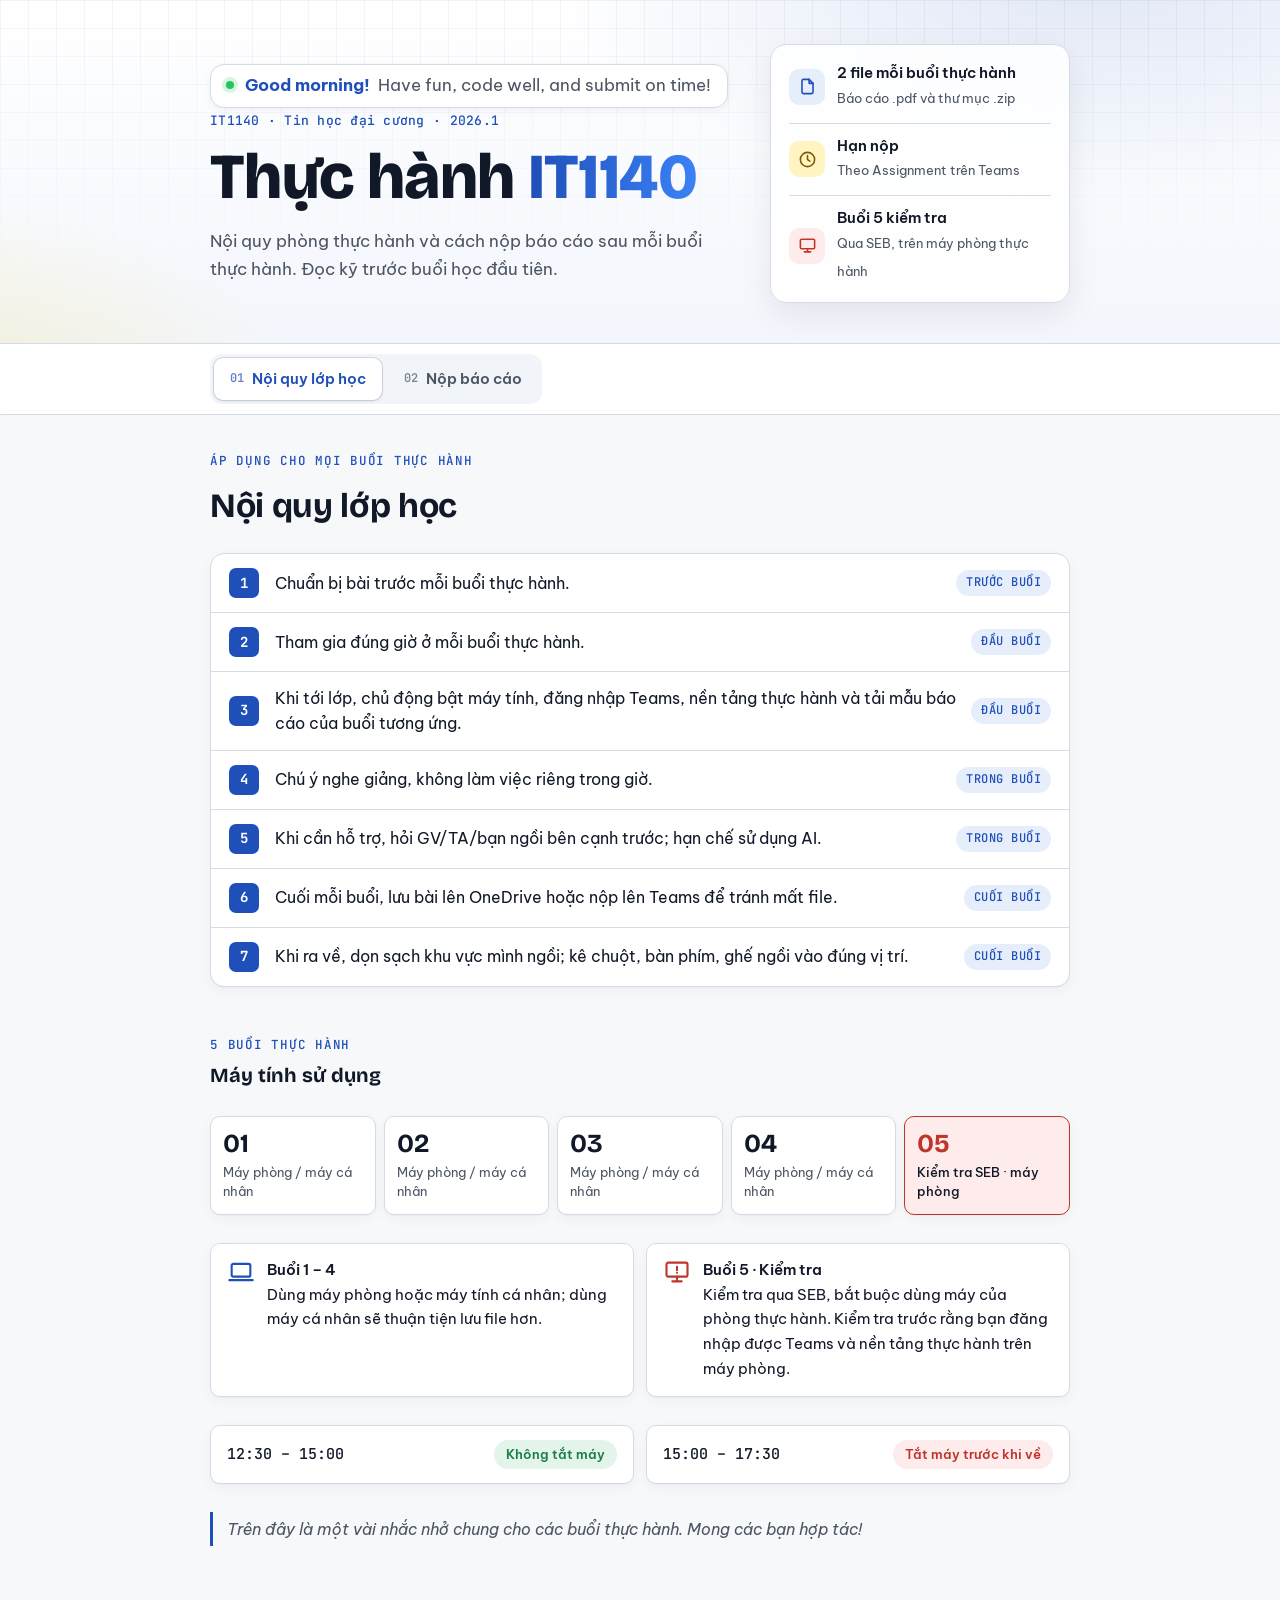
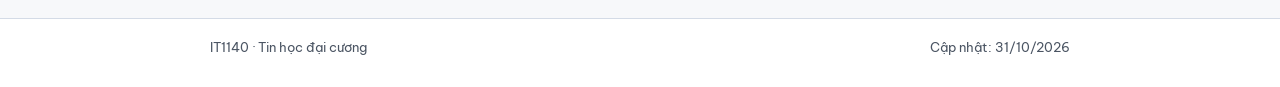
==== commit 07af1e3a: "Tách nội dung index.html thành các file nhỏ trong sections/" ====
--- a/index.html
+++ b/index.html
@@ -41,179 +41,20 @@
 
     <!-- ================= NỘI QUY ================= -->
     <div class="panel" role="tabpanel" id="p-noi-quy" aria-labelledby="t-noi-quy">
-      <div class="sec-head">
-        <div class="eyebrow">Áp dụng cho mọi buổi thực hành</div>
-        <h2>Nội quy lớp học</h2>
-      </div>
-
-      <ol class="rlist">
-        <li><span class="n">1</span><p>Chuẩn bị bài trước mỗi buổi thực hành.</p><span class="when">Trước buổi</span></li>
-        <li><span class="n">2</span><p>Tham gia đúng giờ ở mỗi buổi thực hành.</p><span class="when">Đầu buổi</span></li>
-        <li><span class="n">3</span><p>Khi tới lớp, chủ động bật máy tính, đăng nhập Teams, nền tảng thực hành và tải mẫu báo cáo của buổi tương ứng.</p><span class="when">Đầu buổi</span></li>
-        <li><span class="n">4</span><p>Chú ý nghe giảng, không làm việc riêng trong giờ.</p><span class="when">Trong buổi</span></li>
-        <li><span class="n">5</span><p>Khi cần hỗ trợ, hỏi GV/TA/bạn ngồi bên cạnh trước; hạn chế sử dụng AI.</p><span class="when">Trong buổi</span></li>
-        <li><span class="n">6</span><p>Cuối mỗi buổi, lưu bài lên OneDrive hoặc nộp lên Teams để tránh mất file.</p><span class="when">Cuối buổi</span></li>
-        <li><span class="n">7</span><p>Khi ra về, dọn sạch khu vực mình ngồi; kê chuột, bàn phím, ghế ngồi vào đúng vị trí.</p><span class="when">Cuối buổi</span></li>
-      </ol>
-
-      <div class="sec-head" style="margin-top: 20px">
-        <div class="eyebrow">5 buổi thực hành</div>
-        <h3>Máy tính sử dụng</h3>
-      </div>
-      <div class="sessions" aria-label="Lộ trình 5 buổi">
-        <div class="ss"><b>01</b><span>Máy phòng / máy cá nhân</span></div>
-        <div class="ss"><b>02</b><span>Máy phòng / máy cá nhân</span></div>
-        <div class="ss"><b>03</b><span>Máy phòng / máy cá nhân</span></div>
-        <div class="ss"><b>04</b><span>Máy phòng / máy cá nhân</span></div>
-        <div class="ss exam"><b>05</b><span>Kiểm tra SEB · máy phòng</span></div>
-      </div>
-      <div class="legend">
-        <div class="lg">
-          <svg viewBox="0 0 24 24" fill="none" stroke="currentColor" stroke-width="1.8" stroke-linecap="round" stroke-linejoin="round"><rect x="4" y="5" width="16" height="11" rx="1.5"/><path d="M2 19h20"/></svg>
-          <div><h4>Buổi 1 – 4</h4><p>Dùng máy phòng hoặc máy tính cá nhân; dùng máy cá nhân sẽ thuận tiện lưu file hơn.</p></div>
-        </div>
-        <div class="lg exam">
-          <svg viewBox="0 0 24 24" fill="none" stroke="currentColor" stroke-width="1.8" stroke-linecap="round" stroke-linejoin="round"><rect x="3" y="4" width="18" height="12" rx="1.5"/><path d="M8 20h8M12 16v4"/><path d="M12 7.5v3M12 12.6v.1"/></svg>
-          <div><h4>Buổi 5 · Kiểm tra</h4><p>Kiểm tra qua SEB, bắt buộc dùng máy của phòng thực hành. Kiểm tra trước rằng bạn đăng nhập được Teams và nền tảng thực hành trên máy phòng.</p></div>
-        </div>
-      </div>
-      <div class="shifts">
-        <div class="shift"><span class="tm">12:30 – 15:00</span><span class="pill on">Không tắt máy</span></div>
-        <div class="shift"><span class="tm">15:00 – 17:30</span><span class="pill off">Tắt máy trước khi về</span></div>
-      </div>
-
-      <p class="sign">Trên đây là một vài nhắc nhở chung cho các buổi thực hành. Mong các bạn hợp tác!</p>
+      <div data-include="sections/noi-quy.html"></div>
     </div>
 
     <!-- ================= NỘP BÁO CÁO ================= -->
     <div class="panel" role="tabpanel" id="p-nop-bao-cao" aria-labelledby="t-nop-bao-cao" hidden>
-      <div class="sec-head">
-        <div class="eyebrow">Hạn nộp: theo Assignment trên Teams</div>
-        <h2>Hướng dẫn nộp báo cáo thực hành</h2>
-        <p>Mỗi buổi thực hành nộp 2 file lên Teams, hạn nộp theo Assignment trên Teams.</p>
-      </div>
-      <div class="deliver">
-        <div class="dv"><span class="ficon pdf">PDF</span><div><b>Báo cáo tổng hợp</b><span>Làm theo file mẫu, xuất từ Word sang PDF.</span></div></div>
-        <div class="dv"><span class="ficon zip">ZIP</span><div><b>Thư mục bài làm</b><span>Gồm các file code .py, file báo cáo .docx và .pdf.</span></div></div>
-      </div>
+      <div data-include="sections/nop-bao-cao/0-tong-quan.html"></div>
 
       <div class="steps">
-        <div class="step">
-          <div class="rail"><div class="num">1</div></div>
-          <div class="step-b">
-            <h3>Việc cần làm</h3>
-            <p>Mỗi buổi thực hành nộp <b>2 file</b> lên Teams, theo hạn của Assignment trên Teams:</p>
-            <div class="editor"><div class="term-bar"><i></i><i></i><i></i><span>teams / bai-tap</span></div>
-<pre><span class="hl" style="--i:3"><span class="f-c">1.</span> <span class="f-pdf">&lt;MSSV&gt;_<wbr>&lt;HoTen&gt;_<wbr>IT1140_<wbr>20261_<wbr>&lt;MaLop&gt;_<wbr>Tuan&lt;X&gt;_<wbr>BTH&lt;0x&gt;.pdf</span>  <span class="f-c"># báo cáo theo mẫu</span></span><span class="hl" style="--i:3"><span class="f-c">2.</span> <span class="f-zip">&lt;MSSV&gt;_<wbr>&lt;HoTen&gt;_<wbr>IT1140_<wbr>20261_<wbr>&lt;MaLop&gt;_<wbr>Tuan&lt;X&gt;_<wbr>BTH&lt;0x&gt;.zip</span>  <span class="f-c"># thư mục bài làm</span></span><span class="hl" style="--i:7">   └── <span class="f-dir">&lt;MSSV&gt;_<wbr>&lt;HoTen&gt;_<wbr>IT1140_<wbr>20261_<wbr>&lt;MaLop&gt;_<wbr>Tuan&lt;X&gt;_<wbr>BTH&lt;0x&gt;/</span></span><span class="hl" style="--i:11">       ├── <span class="f-py">Bai&lt;x.1.1&gt;_<wbr>&lt;MSSV&gt;_<wbr>&lt;HoTen&gt;_<wbr>IT1140_<wbr>20261_<wbr>&lt;MaLop&gt;_<wbr>Tuan&lt;X&gt;.py</span></span><span class="hl" style="--i:11">       ├── <span class="f-py">Bai&lt;x.1.2&gt;_<wbr>&lt;MSSV&gt;_<wbr>&lt;HoTen&gt;_<wbr>IT1140_<wbr>20261_<wbr>&lt;MaLop&gt;_<wbr>Tuan&lt;X&gt;.py</span></span><span class="hl" style="--i:11">       ├── <span class="f-c">...</span></span><span class="hl" style="--i:11">       ├── <span class="f-doc">&lt;MSSV&gt;_<wbr>&lt;HoTen&gt;_<wbr>IT1140_<wbr>20261_<wbr>&lt;MaLop&gt;_<wbr>Tuan&lt;X&gt;_<wbr>BTH&lt;0x&gt;.docx</span></span><span class="hl" style="--i:11">       └── <span class="f-pdf">&lt;MSSV&gt;_<wbr>&lt;HoTen&gt;_<wbr>IT1140_<wbr>20261_<wbr>&lt;MaLop&gt;_<wbr>Tuan&lt;X&gt;_<wbr>BTH&lt;0x&gt;.pdf</span></span></pre></div>
-          </div>
-        </div>
-
-        <div class="step">
-          <div class="rail"><div class="num">2</div></div>
-          <div class="step-b">
-            <h3>Quy tắc đặt tên</h3>
-            <p>File báo cáo (.pdf, .docx) và file .zip theo cú pháp <code>MSSV_HoTen_IT1140_20261_MaLop_TuanX_BTH0x</code>. Mỗi câu một file code, theo cú pháp <code>Bai&lt;số câu&gt;_MSSV_HoTen_IT1140_20261_MaLop_TuanX</code>.</p>
-            <p class="muted">Họ tên viết không dấu, liền nhau, viết hoa chữ cái đầu mỗi từ. <code>20261</code> là mã học kỳ, <code>TuanX</code> là tuần học (ví dụ <code>Tuan8</code>), số bài thực hành 2 chữ số (<code>BTH01</code>).</p>
-            <div class="editor"><div class="term-bar"><i></i><i></i><i></i><span>vi-du</span></div>
-<pre><span class="hl" style="--i:0"><span class="f-pdf">2026188888_<wbr>PhungThanhDo_<wbr>IT1140_<wbr>20261_<wbr>768072_<wbr>Tuan8_<wbr>BTH01.pdf</span></span><span class="hl" style="--i:0"><span class="f-doc">2026188888_<wbr>PhungThanhDo_<wbr>IT1140_<wbr>20261_<wbr>768072_<wbr>Tuan8_<wbr>BTH01.docx</span></span><span class="hl" style="--i:0"><span class="f-zip">2026188888_<wbr>PhungThanhDo_<wbr>IT1140_<wbr>20261_<wbr>768072_<wbr>Tuan8_<wbr>BTH01.zip</span></span><span class="hl" style="--i:0"><span class="f-py">Bai1.2.1_<wbr>2026188888_<wbr>PhungThanhDo_<wbr>IT1140_<wbr>20261_<wbr>768072_<wbr>Tuan8.py</span></span></pre></div>
-            <div class="gen">
-              <div class="gen-head"><b>Tạo tên file của bạn</b><span>Nhập thông tin, sao chép tên đúng chuẩn.</span></div>
-              <div class="gen-body">
-                <div class="gen-fields">
-                  <label for="f-mssv">MSSV<input id="f-mssv" inputmode="numeric" placeholder="2026188888" autocomplete="off"></label>
-                  <label for="f-name">Họ và tên<input id="f-name" placeholder="Phùng Thành Đô" autocomplete="off"></label>
-                  <label for="f-lop">Mã lớp<input id="f-lop" inputmode="numeric" placeholder="768072" autocomplete="off"></label>
-                  <label for="f-tuan">Tuần<input id="f-tuan" inputmode="numeric" placeholder="8" autocomplete="off"></label>
-                  <label for="f-bc">Số bài thực hành<input id="f-bc" inputmode="numeric" placeholder="1" autocomplete="off"></label>
-                  <label for="f-cau">Số câu (file code)<input id="f-cau" placeholder="1.2.1" autocomplete="off"></label>
-                  <label for="f-ky">Mã kỳ<input id="f-ky" inputmode="numeric" placeholder="20261" autocomplete="off"></label>
-                </div>
-                <div class="out" id="out"></div>
-              </div>
-            </div>
-          </div>
-        </div>
-
-        <div class="step">
-          <div class="rail"><div class="num">3</div></div>
-          <div class="step-b">
-            <h3>Cấu trúc file zip</h3>
-            <p>File zip chứa một thư mục cùng tên, gồm đủ file code, file Word và file PDF của báo cáo.</p>
-            <div class="editor"><div class="term-bar"><i></i><i></i><i></i><span>cay-thu-muc</span></div>
-<pre><span class="hl" style="--i:0"><span class="f-zip">&lt;MSSV&gt;_<wbr>&lt;HoTen&gt;_<wbr>IT1140_<wbr>20261_<wbr>&lt;MaLop&gt;_<wbr>Tuan&lt;X&gt;_<wbr>BTH&lt;0x&gt;.zip</span></span><span class="hl" style="--i:4">└── <span class="f-dir">&lt;MSSV&gt;_<wbr>&lt;HoTen&gt;_<wbr>IT1140_<wbr>20261_<wbr>&lt;MaLop&gt;_<wbr>Tuan&lt;X&gt;_<wbr>BTH&lt;0x&gt;/</span></span><span class="hl" style="--i:8">    ├── <span class="f-py">Bai&lt;x.1.1&gt;_<wbr>&lt;MSSV&gt;_<wbr>&lt;HoTen&gt;_<wbr>IT1140_<wbr>20261_<wbr>&lt;MaLop&gt;_<wbr>Tuan&lt;X&gt;.py</span></span><span class="hl" style="--i:8">    ├── <span class="f-py">Bai&lt;x.1.2&gt;_<wbr>&lt;MSSV&gt;_<wbr>&lt;HoTen&gt;_<wbr>IT1140_<wbr>20261_<wbr>&lt;MaLop&gt;_<wbr>Tuan&lt;X&gt;.py</span></span><span class="hl" style="--i:8">    ├── <span class="f-c">...</span></span><span class="hl" style="--i:8">    ├── <span class="f-doc">&lt;MSSV&gt;_<wbr>&lt;HoTen&gt;_<wbr>IT1140_<wbr>20261_<wbr>&lt;MaLop&gt;_<wbr>Tuan&lt;X&gt;_<wbr>BTH&lt;0x&gt;.docx</span></span><span class="hl" style="--i:8">    └── <span class="f-pdf">&lt;MSSV&gt;_<wbr>&lt;HoTen&gt;_<wbr>IT1140_<wbr>20261_<wbr>&lt;MaLop&gt;_<wbr>Tuan&lt;X&gt;_<wbr>BTH&lt;0x&gt;.pdf</span></span></pre></div>
-            <p class="note">Cách nén thư mục thành file zip trên Windows: <a href="https://support.microsoft.com/vi-vn/windows/experience/storage-filemanagement/zip-and-unzip-files" target="_blank" rel="noopener">Nén và giải nén tệp (Microsoft)</a>.</p>
-          </div>
-        </div>
-
-        <div class="step">
-          <div class="rail"><div class="num">4</div></div>
-          <div class="step-b">
-            <h3>Cấu trúc báo cáo</h3>
-            <p>Làm trực tiếp trên file mẫu, giữ nguyên các mức tiêu đề; mỗi câu gồm 2 ảnh: ảnh code chạy trên Thonny / VS Code và ảnh kết quả chạy trên hệ thống. Xuất file Word sang PDF sau khi hoàn thành.</p>
-            <div class="editor"><div class="term-bar"><i></i><i></i><i></i><span>bao-cao.docx</span></div>
-<pre><span class="hl" style="--i:0"><span class="f-h">Header:</span> &lt;Họ và tên sinh viên&gt; | &lt;Mã lớp&gt; | &lt;Mã kỳ&gt;</span><span class="hl" style="--i:0"><span class="f-h">Footer:</span> Tuần &lt;XX&gt; – Ngày &lt;dd/mm/yyyy&gt; | Báo cáo thực hành &lt;XX&gt;</span><span class="hl" style="--i:0">&#8203;</span><span class="hl" style="--i:0"><span class="f-dir">BÀI THỰC HÀNH &lt;0x&gt;</span> <span class="f-c">(Heading 1)</span></span><span class="hl" style="--i:4">├── <span class="f-dir">BÀI TẬP TRÊN LỚP</span> <span class="f-c">(Heading 2)</span></span><span class="hl" style="--i:8">│   ├── Bài x.1 &lt;Tên bài&gt; <span class="f-c">(Heading 2)</span></span><span class="hl" style="--i:12">│   │   ├── Câu x.1.1 &lt;Đề bài&gt; <span class="f-c">(Heading 3)</span></span><span class="hl" style="--i:16">│   │   │   ├── <span class="f-py">Ảnh 1: code + kết quả chạy trên Thonny / VS Code</span></span><span class="hl" style="--i:16">│   │   │   └── <span class="f-py">KẾT QUẢ + Ảnh 2: chạy trên hệ thống thực hành</span></span><span class="hl" style="--i:16">│   │   │       <span class="f-c">(nếu thừa quá nhiều khoảng trắng có thể tách thành 2 ảnh)</span></span><span class="hl" style="--i:12">│   │   └── Câu x.1.2 ...</span><span class="hl" style="--i:8">│   └── Bài x.2 ...</span><span class="hl" style="--i:4">└── <span class="f-dir">BÀI TẬP TỰ LUYỆN</span> <span class="f-c">(Heading 2)</span></span><span class="hl" style="--i:8">    └── Bài x.5, x.6 ... (cùng cấu trúc)</span></pre></div>
-
-            <div class="hf">
-              <h4>Header &amp; Footer</h4>
-              <img class="shot" src="img/header.webp" loading="lazy" decoding="async" width="990" height="88" alt="Header mẫu: Nguyễn Văn A, mã lớp 768052, mã kỳ 2026.1">
-              <img class="shot" src="img/footer.webp" loading="lazy" decoding="async" width="994" height="81" alt="Footer mẫu: Tuần 08 – Ngày 19/10/2026, Báo cáo thực hành 01">
-            </div>
-
-            <h4>Chèn hình kết quả đạt yêu cầu</h4>
-            <ul class="checks">
-              <li><svg viewBox="0 0 24 24" fill="none" stroke="currentColor" stroke-width="2.2" stroke-linecap="round" stroke-linejoin="round"><circle cx="12" cy="12" r="9"/><path d="m8 12.5 2.8 2.7L16.5 9.5"/></svg><span>Các dòng code đầy đủ chú thích</span></li>
-              <li><svg viewBox="0 0 24 24" fill="none" stroke="currentColor" stroke-width="2.2" stroke-linecap="round" stroke-linejoin="round"><circle cx="12" cy="12" r="9"/><path d="m8 12.5 2.8 2.7L16.5 9.5"/></svg><span>Căn chỉnh hình ảnh phù hợp để có thể nhìn rõ được nội dung trong ảnh.</span></li>
-              <li><svg viewBox="0 0 24 24" fill="none" stroke="currentColor" stroke-width="2.2" stroke-linecap="round" stroke-linejoin="round"><circle cx="12" cy="12" r="9"/><path d="m8 12.5 2.8 2.7L16.5 9.5"/></svg><span>Ảnh 1 chụp trên Thonny / VS Code / IDE khác: thấy rõ tên file, code và kết quả chạy ở Shell / Terminal.</span></li>
-              <li><svg viewBox="0 0 24 24" fill="none" stroke="currentColor" stroke-width="2.2" stroke-linecap="round" stroke-linejoin="round"><circle cx="12" cy="12" r="9"/><path d="m8 12.5 2.8 2.7L16.5 9.5"/></svg><span>Ảnh 2 chụp trên hệ thống: là kết quả sau khi ấn "Chọn", và có màu "xanh lá" ở khu vực testcases.</span></li>
-            </ul>
-            <div class="figs">
-              <figure>
-                <img class="shot" src="img/thonny.webp" loading="lazy" decoding="async" width="1043" height="707" alt="Minh họa câu 1.03 chạy trên Thonny: tên file theo cú pháp mới, code có chú thích, Shell nhập 3672 in ra 1 1 12">
-                <figcaption><b>Ảnh 1</b> · Chạy trên Thonny (minh họa câu 1.03)</figcaption>
-              </figure>
-              <figure>
-                <img class="shot" src="img/ketqua.webp" loading="lazy" decoding="async" width="632" height="875" alt="Câu 1.03 trên hệ thống thực hành: đề bài, code có chú thích, bảng testcases màu xanh lá sau khi ấn Chọn">
-                <figcaption><b>Ảnh 2</b> · Chạy trên hệ thống, sau khi ấn "Chọn"</figcaption>
-              </figure>
-            </div>
-          </div>
-        </div>
-
-        <div class="step">
-          <div class="rail"><div class="num">5</div></div>
-          <div class="step-b">
-            <h3>Tiêu chí chấm điểm</h3>
-            <p>Báo cáo đạt khi nộp đủ 2 file; thiếu 1 trong 2 file (.pdf hoặc .zip) chỉ được nửa số điểm. Chỉ làm bài trên lớp tối đa 8.5 điểm; mỗi bài tự luyện làm thêm được +0.25.</p>
-            <div class="score-lead">
-              <div class="sc"><b>8.5</b><span>Điểm tối đa nếu chỉ làm bài trên lớp</span></div>
-              <div class="sc plus"><b>+0.25</b><span>Mỗi bài tự luyện làm thêm</span></div>
-              <div class="sc half"><b>½</b><span>Số điểm nếu thiếu 1 trong 2 file (.pdf hoặc .zip)</span></div>
-            </div>
-            <div class="pen" role="table" aria-label="Lỗi và mức trừ">
-              <div role="row"><span role="cell">Header/footer không đạt yêu cầu</span><span class="v" role="cell">−0.5</span></div>
-              <div role="row"><span role="cell">Căn chỉnh hình ảnh trong báo cáo không khoa học</span><span class="v" role="cell">−0.5</span></div>
-              <div role="row"><span role="cell">Nội dung code không đúng yêu cầu</span><span class="v" role="cell">−0.5</span></div>
-              <div role="row"><span role="cell">Nộp muộn (trừ 1 lần, không tính theo số ngày)</span><span class="v" role="cell">−0.5</span></div>
-              <div role="row" class="zero"><span role="cell"><b>Gian lận</b>: báo cáo 0 điểm, không chấp nhận cho làm lại để cải thiện điểm.</span><span class="v" role="cell">0đ</span></div>
-            </div>
-            <div class="ai">
-              <svg viewBox="0 0 24 24" fill="none" stroke="currentColor" stroke-width="2" stroke-linecap="round" stroke-linejoin="round"><path d="M12 3 2 20h20L12 3z"/><path d="M12 10v4M12 17v.1"/></svg>
-              <span>Bài làm thêm có dấu hiệu lạm dụng AI/LLM sẽ không được cộng điểm khuyến khích.</span>
-            </div>
-          </div>
-        </div>
-
-        <div class="step">
-          <div class="rail"><div class="num">6</div></div>
-          <div class="step-b">
-            <h3>Điểm và thắc mắc điểm</h3>
-            <div class="timeline2">
-              <div class="tl"><span class="when">Trước buổi học tiếp theo</span><b>Công bố điểm bài thực hành</b></div>
-              <div class="tl"><span class="when">Trong 1 tuần kể từ khi biết điểm</span><b>Thắc mắc điểm và cải thiện điểm</b></div>
-            </div>
-            <p class="muted">Quá thời hạn trên, điểm bài thực hành đó được giữ nguyên.</p>
-          </div>
-        </div>
+        <div data-include="sections/nop-bao-cao/1-viec-can-lam.html"></div>
+        <div data-include="sections/nop-bao-cao/2-quy-tac-dat-ten.html"></div>
+        <div data-include="sections/nop-bao-cao/3-cau-truc-zip.html"></div>
+        <div data-include="sections/nop-bao-cao/4-cau-truc-bao-cao.html"></div>
+        <div data-include="sections/nop-bao-cao/5-tieu-chi-cham-diem.html"></div>
+        <div data-include="sections/nop-bao-cao/6-diem-va-thac-mac.html"></div>
       </div>
     </div>
 
@@ -223,6 +64,6 @@
 
 <script src="js/greeting.js"></script>
 <script src="js/tabs.js"></script>
-<script src="js/filename.js"></script>
+<script src="js/include.js"></script>
 </body>
 </html>
--- a/css/style.css
+++ b/css/style.css
@@ -346,5 +346,8 @@
 .greet b { margin-right: 4px; }
 .hero .facts p { color: var(--fg); max-width: none; margin: 0; }
 .facts b { font-weight: 600; }
-/* each tree line: wrapped parts hang under the file name instead of column 0 */
-.editor pre .hl { display: block; padding-left: calc(var(--i, 0) * 1ch); text-indent: calc(var(--i, 0) * -1ch); }
+/* code/tree boxes: never wrap, scroll sideways instead (all screen sizes) */
+.editor pre, .editor pre .hl { white-space: pre; }
+.editor pre { overflow-x: auto; -webkit-overflow-scrolling: touch; overscroll-behavior-x: contain; scrollbar-width: thin; }
+.editor pre .hl { display: block; width: max-content; min-width: 100%; }
+@media (max-width: 600px) { .editor pre { white-space: pre; overflow-x: auto; overflow-wrap: normal; } }
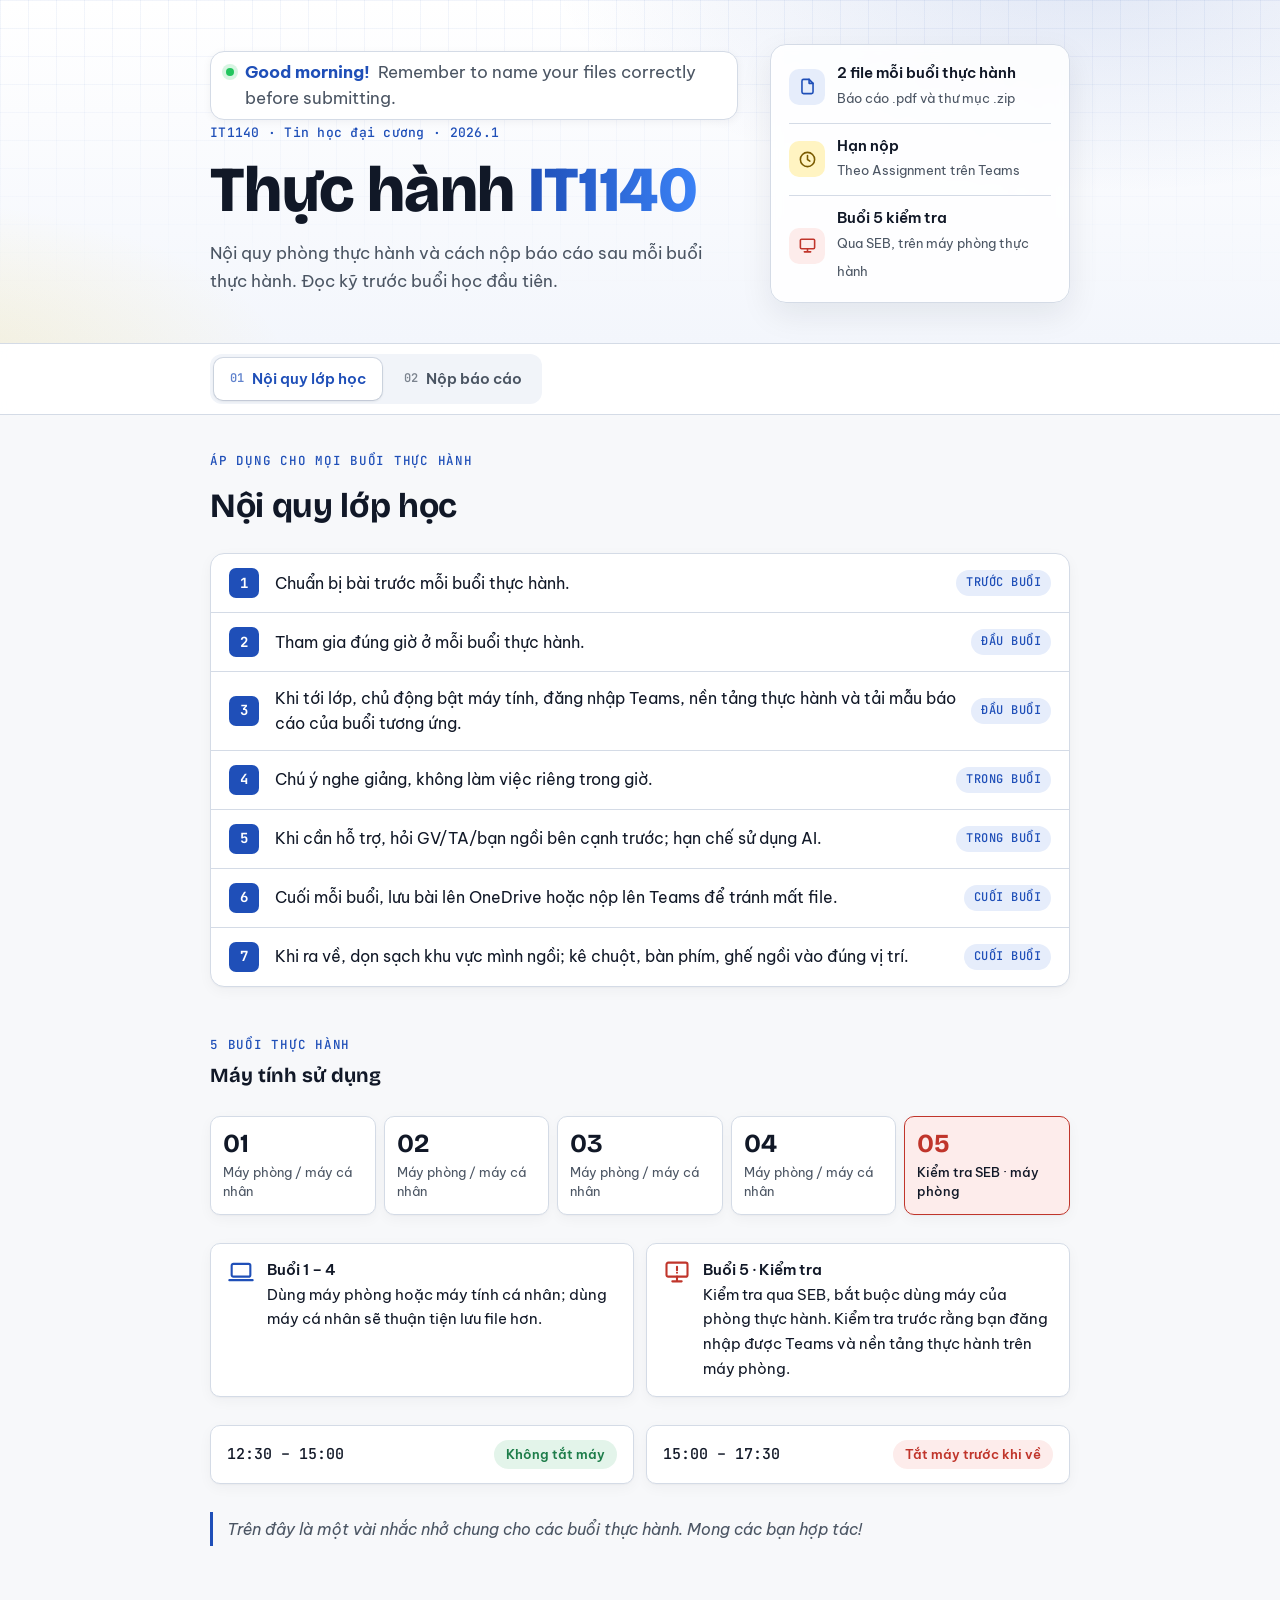
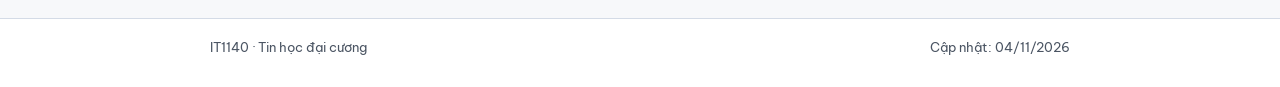
==== commit 0bea681c: "Thêm lỗi Only precheck và sai định dạng file nộp (-0.5đ)" ====
--- a/index.html
+++ b/index.html
@@ -9,7 +9,12 @@
   <link rel="preconnect" href="https://fonts.googleapis.com">
   <link rel="preconnect" href="https://fonts.gstatic.com" crossorigin>
   <link rel="stylesheet" href="https://fonts.googleapis.com/css2?family=Bricolage+Grotesque:opsz,wght@12..96,700;12..96,800&family=Be+Vietnam+Pro:ital,wght@0,400;0,600;0,700;1,500&family=JetBrains+Mono:wght@400;700&display=swap">
-  <link rel="stylesheet" href="css/style.css">
+  <link rel="stylesheet" href="css/01-base.css">
+  <link rel="stylesheet" href="css/02-hero-tabs.css">
+  <link rel="stylesheet" href="css/03-noi-quy.css">
+  <link rel="stylesheet" href="css/04-nop-bao-cao.css">
+  <link rel="stylesheet" href="css/05-theme.css">
+  <link rel="stylesheet" href="css/06-polish.css">
 </head>
 <body>
 <header class="hero gutter">
@@ -60,7 +65,7 @@
 
   </div>
 </main>
-<footer class="end gutter"><div class="col foot"><span>IT1140 · Tin học đại cương</span><span>Cập nhật: <time datetime="2026-10-31">31/10/2026</time></span></div></footer>
+<footer class="end gutter"><div class="col foot"><span>IT1140 · Tin học đại cương</span><span>Cập nhật: <time datetime="2026-11-04">04/11/2026</time></span></div></footer>
 
 <script src="js/greeting.js"></script>
 <script src="js/tabs.js"></script>
--- a/css/01-base.css
+++ b/css/01-base.css
@@ -0,0 +1,55 @@
+/* Biến màu, font, kiểu chữ chung */
+/* Layout: dark "editor" hero band with tabs; below, a single reading column. Rules run as a timeline across one lab session; report steps run down a numbered rail. */
+:root {
+  --ink: #0d1b2e;          /* hero band, fixed in both themes */
+  --ink-2: #13263f;
+  --ink-line: #24405f;
+  --ink-fg: #e9eef6;
+  --ink-muted: #8ea3bf;
+  --py: #ffd43b;           /* python yellow, accent on dark */
+  --py-ink: #3a2f00;
+  --blue: #3c78d8;
+
+  --bg: #f4f6f9;
+  --surface: #ffffff;
+  --panel: #eaeff6;
+  --fg: #142033;
+  --muted: #5b6880;
+  --line: #d6dde8;
+  --accent: #2a62c4;
+  --accent-soft: #e2ebfa;
+  --hi: #f2c200;
+  --hi-soft: #fff6d1;
+  --warn: #c0352b;
+  --warn-soft: #fdeceb;
+  --ok: #1d7d4a;
+  --ok-soft: #e3f4ea;
+
+  --font-display: "Bricolage Grotesque", "Be Vietnam Pro", system-ui, sans-serif;
+  --font-body: "Be Vietnam Pro", "Segoe UI", system-ui, sans-serif;
+  --font-mono: "JetBrains Mono", ui-monospace, Consolas, monospace;
+}
+@media (prefers-color-scheme: dark) {
+  :root:not([data-theme="light"]) {
+    --bg: #0b1320; --surface: #121c2c; --panel: #192538; --fg: #e5ebf4; --muted: #95a3b9; --line: #26354c;
+    --accent: #86adf5; --accent-soft: #1b2a45; --hi: #ffd43b; --hi-soft: #2e2a14;
+    --warn: #ff8b82; --warn-soft: #3a1d1d; --ok: #6fd39b; --ok-soft: #15301f;
+    color-scheme: dark;
+  }
+}
+:root[data-theme="dark"] {
+  --bg: #0b1320; --surface: #121c2c; --panel: #192538; --fg: #e5ebf4; --muted: #95a3b9; --line: #26354c;
+  --accent: #86adf5; --accent-soft: #1b2a45; --hi: #ffd43b; --hi-soft: #2e2a14;
+  --warn: #ff8b82; --warn-soft: #3a1d1d; --ok: #6fd39b; --ok-soft: #15301f;
+  color-scheme: dark;
+}
+* { box-sizing: border-box; }
+html, body { margin: 0; }
+body { background: var(--bg); color: var(--fg); font-family: var(--font-body); font-size: 16px; line-height: 1.65; }
+[hidden] { display: none !important; }
+.gutter { padding-left: max(16px, env(safe-area-inset-left, 0px)); padding-right: max(16px, env(safe-area-inset-right, 0px)); }
+.col { max-width: 860px; margin: 0 auto; min-width: 0; }
+code, pre, .mono { font-family: var(--font-mono); font-variant-ligatures: none; font-feature-settings: "liga" 0, "calt" 0; }
+a { color: var(--accent); text-underline-offset: 3px; }
+:focus-visible { outline: 2px solid var(--accent); outline-offset: 3px; }
+
--- a/css/02-hero-tabs.css
+++ b/css/02-hero-tabs.css
@@ -0,0 +1,32 @@
+/* Đầu trang (hero) và thanh tab */
+/* ---------- hero ---------- */
+.hero { background: var(--ink); color: var(--ink-fg); padding-block: 48px 40px; position: relative; overflow: hidden; }
+.hero::before { content: ""; position: absolute; inset: 0; background-image: radial-gradient(var(--ink-line) 1px, transparent 1px); background-size: 22px 22px; opacity: .55; pointer-events: none; }
+.hero .col { position: relative; }
+.kicker { font-family: var(--font-mono); font-size: 13px; color: var(--py); letter-spacing: .02em; }
+.hero h1 { font-family: var(--font-display); font-weight: 800; font-size: clamp(38px, 7vw, 64px); line-height: 1.18; letter-spacing: -0.01em; margin: 10px 0 12px; text-wrap: balance; }
+.hero h1 span { color: var(--py); }
+.hero p { margin: 0; color: var(--ink-muted); max-width: 52ch; font-size: 17px; }
+.term { background: var(--ink-2); border: 1px solid var(--ink-line); border-radius: 12px 12px 0 0; border-bottom: 0; box-shadow: 0 -10px 40px rgba(0,0,0,.25); min-width: 0; }
+.term-bar { display: flex; align-items: center; gap: 6px; padding: 10px 14px; border-bottom: 1px solid var(--ink-line); }
+.term-bar i { width: 10px; height: 10px; border-radius: 50%; background: var(--ink-line); display: block; }
+.term-bar span { margin-left: 8px; font-family: var(--font-mono); font-size: 12px; color: var(--ink-muted); }
+.term pre { margin: 0; padding: 16px 18px 22px; font-size: 13.5px; line-height: 1.75; color: var(--ink-fg); white-space: pre-wrap; overflow-wrap: anywhere; }
+.t-k { color: #c792ea; } .t-s { color: var(--py); } .t-c { color: var(--ink-muted); } .t-p { color: #7fdbca; } .t-o { color: #addb67; }
+.line { display: block; }
+@media (prefers-reduced-motion: no-preference) {
+  .caret { animation: blink 1s steps(1) infinite; }
+}
+@keyframes rise { from { opacity: .0001; transform: translateY(4px); } to { opacity: 1; transform: none; } }
+@keyframes blink { 50% { opacity: 0; } }
+.caret { display: inline-block; width: 8px; height: 1.05em; background: var(--py); vertical-align: -2px; }
+
+.tabbar { position: sticky; top: env(safe-area-inset-top, 0px); z-index: 5; background: var(--ink); border-top: 1px solid var(--ink-line); }
+body::before { content: ""; position: fixed; inset: 0 0 auto; height: env(safe-area-inset-top, 0px); z-index: 10; background: var(--ink); }
+.tabs { display: flex; gap: 4px; overflow-x: auto; }
+.tabs button { font: inherit; font-weight: 600; font-size: 15px; color: var(--ink-muted); background: none; border: 0; border-bottom: 3px solid transparent; padding: 14px 16px 11px; cursor: pointer; white-space: nowrap; display: flex; align-items: center; gap: 8px; }
+.tabs button:hover { color: var(--ink-fg); }
+.tabs button[aria-selected="true"] { color: var(--ink-fg); border-bottom-color: var(--py); }
+.tabs .tn { font-family: var(--font-mono); font-size: 12px; color: var(--py); }
+.tabs button:focus-visible { outline-color: var(--py); outline-offset: -3px; }
+
--- a/css/03-noi-quy.css
+++ b/css/03-noi-quy.css
@@ -0,0 +1,53 @@
+/* Tab Nội quy lớp học */
+/* ---------- panels ---------- */
+main { padding-block: 40px 72px; }
+.panel { display: flex; flex-direction: column; gap: 28px; }
+.eyebrow { font-family: var(--font-mono); font-size: 12.5px; letter-spacing: .06em; text-transform: uppercase; color: var(--accent); }
+h2 { font-family: var(--font-display); font-weight: 700; font-size: clamp(26px, 4vw, 34px); line-height: 1.15; letter-spacing: -0.01em; margin: 6px 0 0; text-wrap: balance; }
+h3 { font-family: var(--font-display); font-weight: 700; font-size: 20px; line-height: 1.25; margin: 0; text-wrap: balance; }
+h4 { margin: 0; font-size: 15px; font-weight: 600; }
+p { margin: 0; max-width: 66ch; }
+.sec-head { display: flex; flex-direction: column; gap: 8px; }
+.sec-head p { color: var(--muted); }
+
+/* rules timeline */
+.phases { display: grid; grid-template-columns: repeat(4, minmax(0, 1fr)); gap: 0; position: relative; }
+.phase { position: relative; padding: 0 14px 0 0; display: flex; flex-direction: column; gap: 12px; min-width: 0; }
+.phase-h { display: flex; align-items: center; gap: 10px; }
+.dot { width: 14px; height: 14px; border-radius: 50%; background: var(--surface); border: 3px solid var(--accent); flex: none; position: relative; z-index: 1; }
+.phase-h::after { content: ""; flex: 1; height: 2px; background: var(--line); }
+.phase:last-child .phase-h::after { background: linear-gradient(90deg, var(--line), transparent); }
+.phase-t { font-family: var(--font-mono); font-size: 12.5px; font-weight: 500; color: var(--accent); text-transform: uppercase; letter-spacing: .05em; white-space: nowrap; }
+.rule { background: var(--surface); border: 1px solid var(--line); border-radius: 10px; padding: 14px 14px 14px 14px; display: flex; flex-direction: column; gap: 8px; transition: transform .18s ease, border-color .18s ease, box-shadow .18s ease; }
+.rule:hover { transform: translateY(-2px); border-color: var(--accent); box-shadow: 0 6px 18px rgba(20, 40, 80, .08); }
+.rule .n { font-family: var(--font-mono); font-weight: 700; font-size: 13px; color: var(--py-ink); background: var(--hi); border-radius: 5px; padding: 1px 7px; align-self: flex-start; }
+.rule p { font-size: 15px; line-height: 1.55; }
+.rlist { list-style: none; margin: 0; padding: 0; background: var(--surface); border: 1px solid var(--line); border-radius: 12px; overflow: hidden; }
+.rlist li { display: grid; grid-template-columns: 32px minmax(0, 1fr) auto; gap: 14px; align-items: center; padding: 14px 18px; border-top: 1px solid var(--line); }
+.rlist li:first-child { border-top: 0; }
+.rlist .n { font-family: var(--font-mono); font-weight: 700; font-size: 14px; color: var(--py-ink); background: var(--hi); border-radius: 7px; width: 30px; height: 30px; display: grid; place-items: center; }
+.rlist p { font-size: 16px; line-height: 1.55; }
+.rlist .when { font-family: var(--font-mono); font-size: 12px; color: var(--accent); background: var(--accent-soft); border-radius: 999px; padding: 3px 10px; white-space: nowrap; text-transform: uppercase; letter-spacing: .04em; }
+@media (max-width: 560px) { .rlist li { grid-template-columns: 30px minmax(0, 1fr); align-items: start; } .rlist .when { grid-column: 2; justify-self: start; } }
+.sign { font-style: italic; color: var(--muted); border-left: 3px solid var(--hi); padding: 4px 0 4px 14px; }
+
+/* sessions strip */
+.sessions { display: grid; grid-template-columns: repeat(5, minmax(0, 1fr)); gap: 8px; }
+.ss { border-radius: 10px; padding: 14px 12px; background: var(--panel); display: flex; flex-direction: column; gap: 6px; min-width: 0; }
+.ss b { font-family: var(--font-display); font-size: 26px; line-height: 1; }
+.ss span { font-size: 13px; color: var(--muted); line-height: 1.4; }
+.ss.exam { background: var(--ink); color: var(--ink-fg); }
+.ss.exam b { color: var(--py); }
+.ss.exam span { color: var(--ink-muted); }
+.legend { display: grid; grid-template-columns: repeat(auto-fit, minmax(240px, 1fr)); gap: 12px; }
+.lg { display: flex; gap: 12px; align-items: flex-start; background: var(--surface); border: 1px solid var(--line); border-radius: 10px; padding: 14px 16px; min-width: 0; }
+.lg svg { flex: none; width: 28px; height: 28px; color: var(--accent); }
+.lg.exam svg { color: var(--warn); }
+.lg p { font-size: 15px; }
+.shifts { display: grid; grid-template-columns: repeat(auto-fit, minmax(240px, 1fr)); gap: 12px; }
+.shift { border-radius: 10px; padding: 14px 16px; display: flex; justify-content: space-between; align-items: center; gap: 12px; border: 1px solid var(--line); background: var(--surface); }
+.shift .tm { font-family: var(--font-mono); font-variant-numeric: tabular-nums; font-weight: 500; font-size: 15px; }
+.pill { font-size: 13px; font-weight: 600; border-radius: 999px; padding: 4px 12px; white-space: nowrap; }
+.pill.on { background: var(--ok-soft); color: var(--ok); }
+.pill.off { background: var(--warn-soft); color: var(--warn); }
+
--- a/css/04-nop-bao-cao.css
+++ b/css/04-nop-bao-cao.css
@@ -0,0 +1,68 @@
+/* Tab Nộp báo cáo: thẻ file, các bước, khung code, công cụ tạo tên, chấm điểm */
+/* report */
+.deliver { display: grid; grid-template-columns: repeat(auto-fit, minmax(250px, 1fr)); gap: 14px; }
+.dv { background: var(--surface); border: 1px solid var(--line); border-radius: 12px; padding: 18px; display: flex; gap: 14px; align-items: flex-start; min-width: 0; }
+.ficon { flex: none; width: 46px; height: 56px; border-radius: 4px 14px 4px 4px; display: grid; place-items: end center; padding-bottom: 7px; font-family: var(--font-mono); font-size: 11px; font-weight: 700; color: #fff; }
+.ficon.pdf { background: #d1453b; } .ficon.zip { background: #7a5af0; } .ficon.py { background: #3c78d8; } .ficon.doc { background: #2b579a; }
+.dv b { display: block; font-size: 16px; }
+.dv span { color: var(--muted); font-size: 14.5px; }
+
+.steps { display: flex; flex-direction: column; }
+.step { display: grid; grid-template-columns: 48px minmax(0, 1fr); gap: 0 18px; }
+.rail { display: flex; flex-direction: column; align-items: center; }
+.num { width: 44px; height: 44px; border-radius: 12px; background: var(--ink); color: var(--py); font-family: var(--font-mono); font-weight: 700; font-size: 17px; display: grid; place-items: center; flex: none; }
+.rail::after { content: ""; flex: 1; width: 2px; background: var(--line); margin: 8px 0; }
+.step:last-child .rail::after { display: none; }
+.step-b { min-width: 0; display: flex; flex-direction: column; gap: 14px; padding: 8px 0 44px; }
+.step-b h3 { font-size: 23px; }
+code { font-size: .86em; background: var(--panel); border-radius: 4px; padding: 1px 5px; overflow-wrap: anywhere; }
+.editor { background: var(--ink); color: var(--ink-fg); border-radius: 10px; overflow: hidden; min-width: 0; }
+.editor .term-bar { border-color: var(--ink-line); }
+.editor pre { margin: 0; padding: 14px 16px; font-size: 13.5px; line-height: 1.7; overflow-x: auto; }
+.f-dir { color: #82aaff; font-weight: 700; } .f-py { color: var(--py); } .f-pdf { color: #ff8b7e; } .f-doc { color: #7fb4ff; } .f-zip { color: #c3a6ff; } .f-c { color: var(--ink-muted); } .f-h { color: #7fdbca; }
+
+.gen { background: var(--surface); border: 1px solid var(--line); border-radius: 12px; overflow: hidden; }
+.gen-head { background: var(--hi-soft); padding: 12px 16px; display: flex; align-items: center; gap: 10px; border-bottom: 1px solid var(--line); }
+.gen-head b { font-size: 15px; }
+.gen-head span { font-size: 13.5px; color: var(--muted); }
+.gen-body { padding: 16px; display: flex; flex-direction: column; gap: 14px; }
+.gen-fields { display: grid; grid-template-columns: repeat(auto-fit, minmax(150px, 1fr)); gap: 10px; }
+.gen label { display: flex; flex-direction: column; gap: 4px; font-size: 13px; color: var(--muted); font-weight: 500; }
+.gen input { font: inherit; font-size: 15px; color: var(--fg); background: var(--bg); border: 1px solid var(--line); border-radius: 7px; padding: 8px 10px; width: 100%; min-width: 0; }
+.gen input:focus { border-color: var(--accent); outline: none; box-shadow: 0 0 0 3px var(--accent-soft); }
+.out { display: flex; flex-direction: column; gap: 6px; }
+.row { display: flex; align-items: center; gap: 10px; background: var(--panel); border-radius: 7px; padding: 6px 6px 6px 8px; min-width: 0; }
+.row .ficon { width: 26px; height: 30px; font-size: 8px; padding-bottom: 4px; border-radius: 2px 7px 2px 2px; }
+.row .mono { flex: 1; min-width: 0; font-size: 13.5px; overflow-wrap: anywhere; }
+.row button { font: inherit; font-size: 13px; font-weight: 600; color: var(--accent); background: var(--surface); border: 1px solid var(--line); border-radius: 6px; padding: 5px 11px; cursor: pointer; flex: none; }
+.row button:hover { border-color: var(--accent); }
+
+figure { margin: 0; display: flex; flex-direction: column; gap: 10px; }
+.shot { display: block; max-width: 100%; height: auto; border: 1px solid var(--line); border-radius: 8px; background: #fff; box-shadow: 0 4px 16px rgba(20, 40, 80, .06); }
+.hf { display: flex; flex-direction: column; gap: 8px; }
+.ok-grid { display: grid; grid-template-columns: minmax(0, 1fr) minmax(0, 300px); gap: 20px; align-items: start; }
+.checks { list-style: none; margin: 0; padding: 0; display: flex; flex-direction: column; gap: 10px; }
+.checks li { display: flex; gap: 10px; align-items: flex-start; font-size: 15px; line-height: 1.55; }
+.checks svg { flex: none; width: 20px; height: 20px; color: var(--ok); margin-top: 2px; }
+figcaption { font-size: 13px; color: var(--muted); }
+.note { font-size: 15px; background: var(--accent-soft); border-radius: 8px; padding: 10px 14px; }
+
+.score-lead { display: grid; grid-template-columns: repeat(auto-fit, minmax(200px, 1fr)); gap: 12px; }
+.sc { border-radius: 10px; padding: 14px 16px; background: var(--panel); display: flex; flex-direction: column; gap: 4px; }
+.sc b { font-family: var(--font-display); font-size: 28px; line-height: 1.05; font-variant-numeric: tabular-nums; }
+.sc span { font-size: 14px; color: var(--muted); line-height: 1.45; }
+.sc.plus b { color: var(--ok); } .sc.half b { color: var(--warn); }
+.pen { display: flex; flex-direction: column; border: 1px solid var(--line); border-radius: 10px; overflow: hidden; background: var(--surface); }
+.pen > div { display: flex; justify-content: space-between; align-items: center; gap: 14px; padding: 12px 16px; border-top: 1px solid var(--line); }
+.pen > div:first-child { border-top: 0; }
+.pen .v { font-family: var(--font-mono); font-weight: 700; font-variant-numeric: tabular-nums; color: var(--warn); background: var(--warn-soft); border-radius: 6px; padding: 2px 9px; white-space: nowrap; }
+.pen .zero { background: var(--warn-soft); }
+.pen .zero .v { background: var(--warn); color: var(--surface); }
+.ai { display: flex; gap: 12px; align-items: flex-start; border: 1px dashed var(--warn); border-radius: 10px; padding: 12px 16px; font-weight: 600; font-style: italic; }
+.ai svg { flex: none; width: 22px; height: 22px; color: var(--warn); margin-top: 2px; }
+.timeline2 { display: grid; grid-template-columns: repeat(auto-fit, minmax(230px, 1fr)); gap: 12px; }
+.tl { background: var(--surface); border: 1px solid var(--line); border-radius: 10px; padding: 14px 16px; display: flex; flex-direction: column; gap: 4px; }
+.tl .when { font-family: var(--font-mono); font-size: 12.5px; color: var(--accent); text-transform: uppercase; letter-spacing: .05em; }
+.muted { color: var(--muted); font-size: 15px; }
+footer.end { border-top: 1px solid var(--line); padding-block: 18px 28px; color: var(--muted); font-size: 13px; }
+
--- a/css/05-theme.css
+++ b/css/05-theme.css
@@ -0,0 +1,77 @@
+/* Điện thoại, giao diện sáng tương phản cao, chế độ tối */
+@media (max-width: 760px) {
+  .hero .col { grid-template-columns: minmax(0, 1fr); }
+  .phases { grid-template-columns: minmax(0, 1fr); gap: 18px; }
+  .phase { padding: 0 0 0 0; }
+  .phase-h::after { display: none; }
+  .sessions { grid-template-columns: repeat(5, minmax(0, 1fr)); }
+  .ss { padding: 10px 8px; } .ss b { font-size: 20px; } .ss span { font-size: 11.5px; }
+  .ok-grid { grid-template-columns: minmax(0, 1fr); }
+  .step { grid-template-columns: 38px minmax(0, 1fr); gap: 0 12px; }
+  .num { width: 36px; height: 36px; font-size: 15px; border-radius: 10px; }
+  .step-b h3 { font-size: 20px; }
+}
+
+/* ---- high-contrast light theme overrides ---- */
+:root { --accent: #1f4fb8; --accent-soft: #e6edfb; --fg: #111827; --muted: #4b5563; --line: #d4dbe6; --panel: #f1f4f9; --bg: #f7f8fa; }
+.hero { background: var(--surface); color: var(--fg); border-bottom: 1px solid var(--line); }
+.hero::before { display: none; }
+.kicker { color: var(--accent); font-weight: 500; }
+.hero h1 { color: var(--fg); }
+.hero h1 span { color: var(--accent); }
+.hero p { color: var(--muted); }
+.tabbar { background: var(--surface); border-top: 0; border-bottom: 1px solid var(--line); }
+body::before { background: var(--surface); }
+.tabs button { color: var(--muted); }
+.tabs button:hover { color: var(--fg); }
+.tabs button[aria-selected="true"] { color: var(--accent); border-bottom-color: var(--accent); }
+.tabs .tn { color: inherit; opacity: .7; }
+.tabs button:focus-visible { outline-color: var(--accent); }
+.editor { background: var(--panel); color: var(--fg); border: 1px solid var(--line); }
+.editor .term-bar { border-bottom: 1px solid var(--line); background: var(--surface); }
+.editor .term-bar i { background: var(--line); }
+.editor .term-bar span { color: var(--muted); }
+.editor pre { color: var(--fg); font-size: 14px; }
+.f-dir, .f-h { color: var(--accent); font-weight: 700; }
+.f-py, .f-pdf, .f-doc, .f-zip { color: var(--fg); }
+.f-c { color: var(--muted); }
+.num { background: var(--accent); color: #fff; }
+.dv .ficon, .row .ficon, .ficon { color: #fff; font-size: 12px; letter-spacing: .02em; }
+.ficon.pdf { background: #b42318; } .ficon.zip { background: #5b3cc4; } .ficon.py { background: #1f4fb8; } .ficon.doc { background: #1e3a8a; }
+.row .ficon { font-size: 9px; }
+.rule .n, .rlist .n { background: var(--accent); color: #fff; }
+.rlist .when { color: var(--accent); background: var(--accent-soft); font-weight: 500; }
+.ss { background: var(--surface); border: 1px solid var(--line); }
+.ss b { color: var(--fg); }
+.ss span { color: var(--muted); }
+.ss.exam { background: var(--warn-soft); border-color: var(--warn); color: var(--fg); }
+.ss.exam b { color: var(--warn); }
+.ss.exam span { color: var(--fg); font-weight: 500; }
+.sign { border-left-color: var(--accent); }
+.gen-head { background: var(--accent-soft); }
+.eyebrow { font-weight: 500; }
+@media (prefers-color-scheme: dark) {
+  :root:not([data-theme="light"]) { --accent: #8fb4ff; --accent-soft: #1c2b48; --fg: #eef2f8; --muted: #b3bdcc; --line: #2c3a52; --panel: #172235; --bg: #0e1626; --warn: #ff9b92; }
+  :root:not([data-theme="light"]) .num, :root:not([data-theme="light"]) .rlist .n { color: #0e1626; }
+}
+:root[data-theme="dark"] { --accent: #8fb4ff; --accent-soft: #1c2b48; --fg: #eef2f8; --muted: #b3bdcc; --line: #2c3a52; --panel: #172235; --bg: #0e1626; --warn: #ff9b92; }
+:root[data-theme="dark"] .num, :root[data-theme="dark"] .rlist .n { color: #0e1626; }
+@media (max-width: 600px) {
+  .editor pre { white-space: pre-wrap; word-break: normal; overflow-wrap: break-word; font-size: 12px; line-height: 1.65; padding: 12px; overflow-x: visible; }
+  .editor .term-bar { padding: 8px 12px; }
+  .step { grid-template-columns: minmax(0, 1fr); }
+  .rail { flex-direction: row; margin-bottom: 4px; }
+  .rail::after { display: none; }
+  .step-b { padding: 0 0 36px; }
+  .step-b > p code { font-size: .8em; }
+  .gen-body { padding: 12px; }
+  .row .mono { font-size: 12px; }
+}
+.greet { display: inline-flex; flex-wrap: wrap; gap: 4px 8px; align-items: baseline; background: var(--accent-soft); color: var(--fg); border-radius: 999px; padding: 8px 16px; margin: 0 0 18px; font-size: 15px; max-width: 100%; }
+.greet b { color: var(--accent); }
+.figs { display: flex; flex-direction: column; gap: 22px; }
+.figs figure:last-child .shot { max-width: min(100%, 460px); }
+.figs figcaption b { color: var(--fg); }
+.foot { display: flex; flex-wrap: wrap; justify-content: space-between; gap: 6px 16px; }
+@media (max-width: 600px) { .figs { grid-template-columns: minmax(0, 1fr); } .greet { border-radius: 12px; } }
+
--- a/css/06-polish.css
+++ b/css/06-polish.css
@@ -0,0 +1,74 @@
+/* Làm đẹp thêm, khung code cuộn ngang */
+/* ===== polish layer (v3) ===== */
+body { -webkit-font-smoothing: antialiased; }
+.hero { background:
+  radial-gradient(900px 380px at 85% -10%, rgba(31,79,184,.14), transparent 60%),
+  radial-gradient(700px 300px at -10% 110%, rgba(242,194,0,.16), transparent 60%),
+  linear-gradient(180deg, #ffffff, #f3f6fc); padding-block: 44px 40px; }
+.hero::before { display: block; background-image: linear-gradient(rgba(31,79,184,.06) 1px, transparent 1px), linear-gradient(90deg, rgba(31,79,184,.06) 1px, transparent 1px); background-size: 28px 28px; opacity: 1; -webkit-mask-image: linear-gradient(180deg, #000, transparent 85%); mask-image: linear-gradient(180deg, #000, transparent 85%); }
+.hero-grid { display: grid; grid-template-columns: minmax(0, 1fr) minmax(0, 300px); gap: 32px; align-items: center; }
+.hero h1 { margin: 8px 0 12px; }
+.hero h1 span { background: linear-gradient(90deg, #1f4fb8, #3b82f6); -webkit-background-clip: text; background-clip: text; color: transparent; }
+.facts { background: rgba(255,255,255,.85); -webkit-backdrop-filter: blur(6px); backdrop-filter: blur(6px); border: 1px solid var(--line); border-radius: 16px; padding: 6px 18px; box-shadow: 0 12px 32px rgba(17,24,39,.08); }
+.facts div { display: flex; gap: 12px; align-items: center; padding: 12px 0; border-top: 1px solid var(--line); }
+.facts div:first-child { border-top: 0; }
+.facts .ic { flex: none; width: 36px; height: 36px; border-radius: 10px; display: grid; place-items: center; background: var(--accent-soft); color: var(--accent); }
+.facts .ic.y { background: #fff4c2; color: #7a5b00; }
+.facts .ic.r { background: var(--warn-soft); color: var(--warn); }
+.facts svg { width: 19px; height: 19px; }
+.facts b { display: block; font-size: 15px; line-height: 1.3; }
+.facts span { font-size: 13px; color: var(--muted); line-height: 1.35; }
+.greet { background: #fff; border: 1px solid var(--line); box-shadow: 0 2px 8px rgba(17,24,39,.05); }
+.greet::before { content: ""; width: 8px; height: 8px; border-radius: 50%; background: #22c55e; box-shadow: 0 0 0 4px rgba(34,197,94,.18); align-self: center; }
+.tabbar { background: rgba(255,255,255,.9); -webkit-backdrop-filter: blur(8px); backdrop-filter: blur(8px); padding-block: 10px; }
+.tabs { gap: 6px; background: var(--panel); border-radius: 12px; padding: 4px; width: max-content; max-width: 100%; }
+.tabs button { border: 0; border-radius: 9px; padding: 9px 16px; font-size: 15px; }
+.tabs button[aria-selected="true"] { background: var(--surface); color: var(--accent); box-shadow: 0 1px 3px rgba(17,24,39,.12), 0 0 0 1px var(--line); }
+main { padding-block: 36px 72px; }
+.panel { animation: fadein .25s ease both; }
+@keyframes fadein { from { opacity: 0; transform: translateY(6px); } to { opacity: 1; transform: none; } }
+@media (prefers-reduced-motion: reduce) { .panel { animation: none; } }
+.rlist, .lg, .shift, .ss, .dv, .gen, .pen, .tl, .editor { box-shadow: 0 1px 2px rgba(17,24,39,.04), 0 4px 14px rgba(17,24,39,.04); }
+.rlist { border-radius: 14px; }
+.rlist li { transition: background .15s ease; }
+.rlist li:hover { background: #fafbfe; }
+.dv { border-radius: 14px; transition: transform .18s ease, box-shadow .18s ease; }
+.dv:hover { transform: translateY(-2px); box-shadow: 0 10px 24px rgba(17,24,39,.08); }
+.step-b { background: var(--surface); border: 1px solid var(--line); border-radius: 16px; padding: 22px 22px 24px; margin-bottom: 22px; box-shadow: 0 1px 2px rgba(17,24,39,.04), 0 6px 20px rgba(17,24,39,.05); }
+.rail::after { margin: 8px 0 30px; }
+.num { box-shadow: 0 6px 16px rgba(31,79,184,.28); }
+.editor { border-radius: 12px; }
+.editor .term-bar i:nth-child(1) { background: #ff5f57; } .editor .term-bar i:nth-child(2) { background: #febc2e; } .editor .term-bar i:nth-child(3) { background: #28c840; }
+.gen { border-color: #c9d6f2; }
+.gen-head { background: linear-gradient(90deg, var(--accent-soft), #f4f7fd); }
+.row { background: var(--bg); border: 1px solid var(--line); }
+.sc { background: var(--surface); border: 1px solid var(--line); }
+.sc.plus { background: var(--ok-soft); border-color: transparent; } .sc.half { background: var(--warn-soft); border-color: transparent; }
+.shot { border-radius: 10px; }
+footer.end { background: var(--surface); }
+@media (prefers-color-scheme: dark) {
+  :root:not([data-theme="light"]) .hero { background: radial-gradient(900px 380px at 85% -10%, rgba(143,180,255,.14), transparent 60%), linear-gradient(180deg, #121c2c, #0e1626); }
+  :root:not([data-theme="light"]) .hero h1 span { background: none; color: var(--accent); }
+  :root:not([data-theme="light"]) .facts, :root:not([data-theme="light"]) .greet, :root:not([data-theme="light"]) .tabbar { background: var(--surface); }
+  :root:not([data-theme="light"]) .facts .ic.y { background: #2e2a14; color: #ffd43b; }
+  :root:not([data-theme="light"]) .rlist li:hover { background: var(--panel); }
+  :root:not([data-theme="light"]) .gen { border-color: var(--line); }
+  :root:not([data-theme="light"]) .gen-head { background: var(--accent-soft); }
+  :root:not([data-theme="light"]) .hero::before { opacity: .3; }
+}
+@media (max-width: 760px) {
+  .hero-grid { grid-template-columns: minmax(0, 1fr); gap: 22px; }
+  .step-b { padding: 16px 14px 18px; border-radius: 14px; }
+}
+@media (max-width: 600px) { .tabs { width: 100%; } .tabs button { flex: 1; justify-content: center; padding: 9px 8px; font-size: 14px; } }
+.greet { display: inline-block; position: relative; border-radius: 14px; padding: 8px 16px 8px 34px; margin-bottom: 22px; line-height: 1.5; max-width: 46ch; }
+.hero .kicker { margin-top: 2px; }
+.greet::before { position: absolute; left: 15px; top: 16px; }
+.greet b { margin-right: 4px; }
+.hero .facts p { color: var(--fg); max-width: none; margin: 0; }
+.facts b { font-weight: 600; }
+/* code/tree boxes: never wrap, scroll sideways instead (all screen sizes) */
+.editor pre, .editor pre .hl { white-space: pre; }
+.editor pre { overflow-x: auto; -webkit-overflow-scrolling: touch; overscroll-behavior-x: contain; scrollbar-width: thin; }
+.editor pre .hl { display: block; width: max-content; min-width: 100%; }
+@media (max-width: 600px) { .editor pre { white-space: pre; overflow-x: auto; overflow-wrap: normal; } }
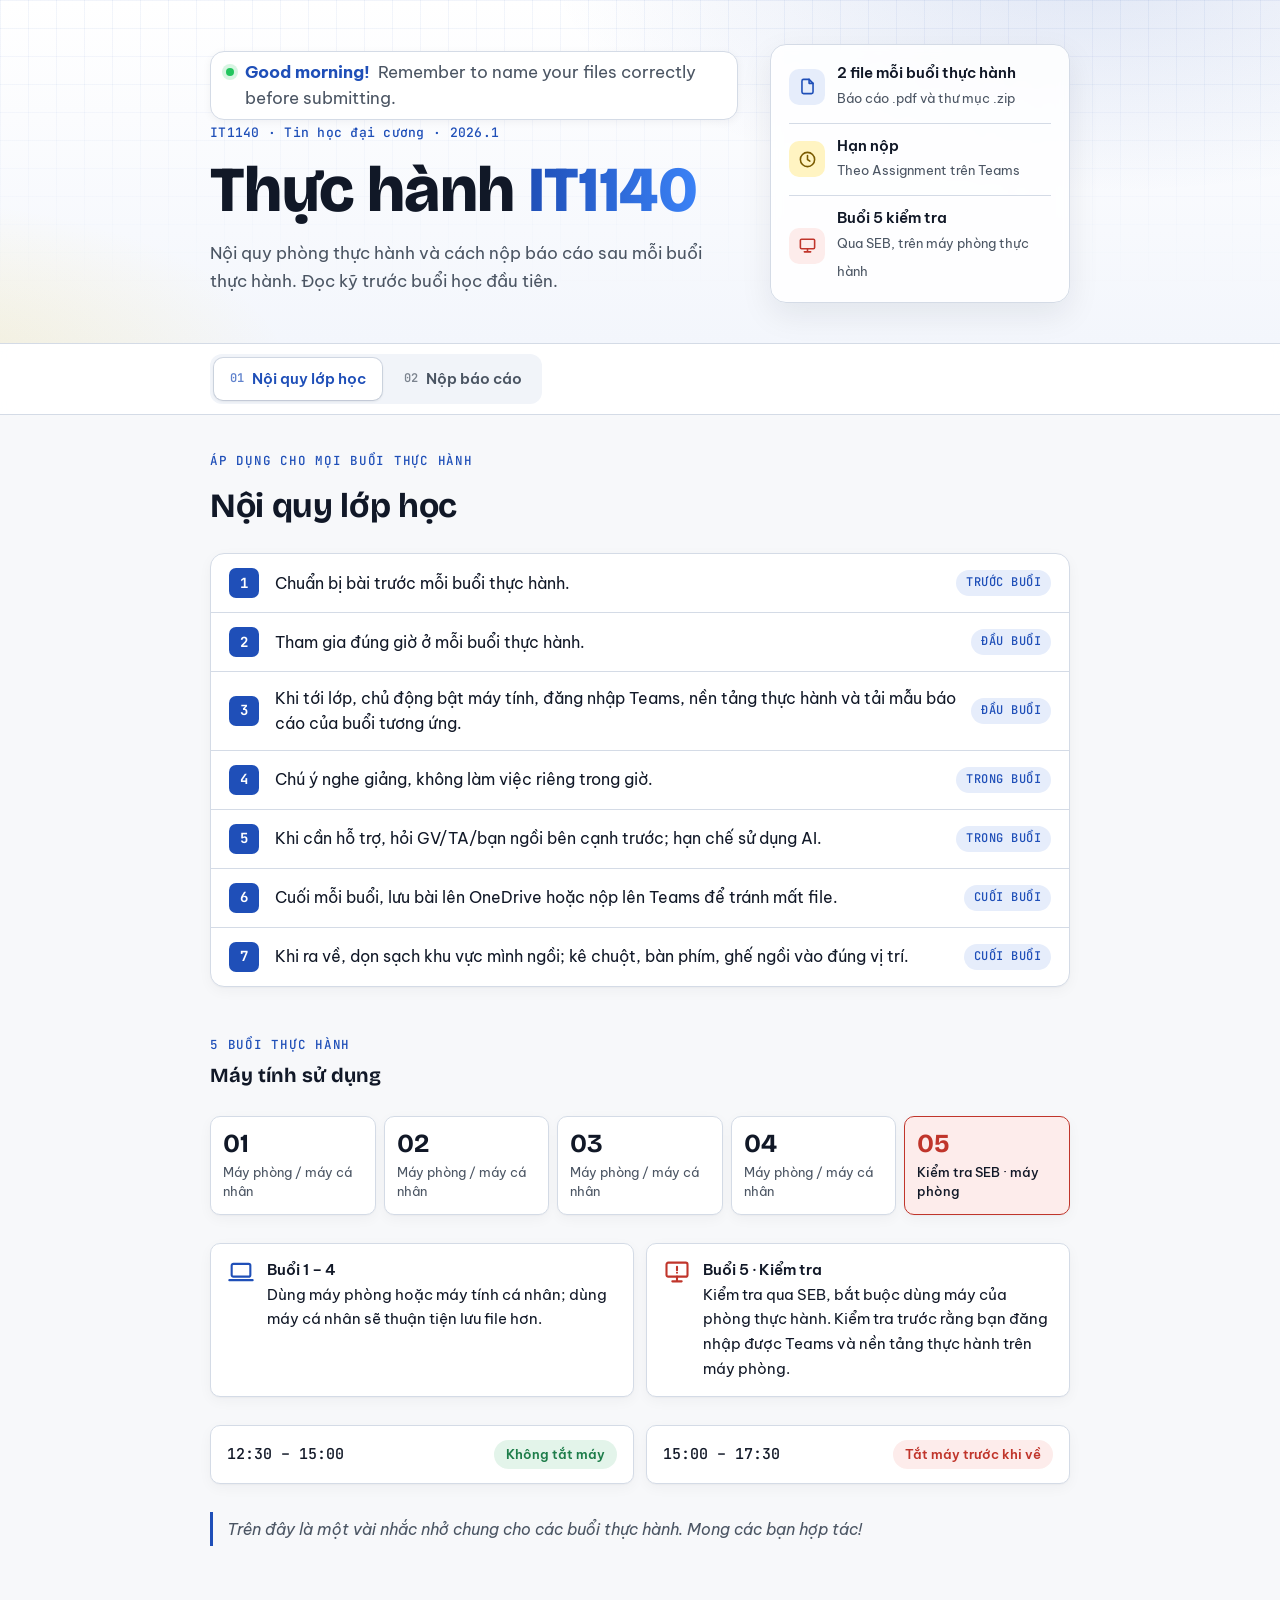
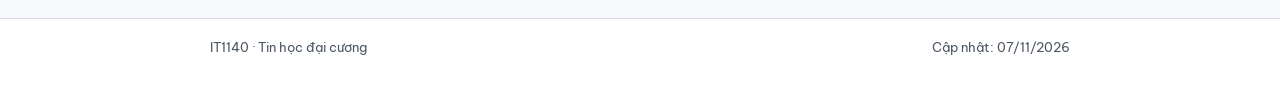
==== commit 2a2b99d8: "Thêm lỗi chỉ nộp 1 loại ảnh và bài tự luyện thiếu đề bài (-0.5đ)" ====
--- a/index.html
+++ b/index.html
@@ -65,7 +65,7 @@
 
   </div>
 </main>
-<footer class="end gutter"><div class="col foot"><span>IT1140 · Tin học đại cương</span><span>Cập nhật: <time datetime="2026-11-04">04/11/2026</time></span></div></footer>
+<footer class="end gutter"><div class="col foot"><span>IT1140 · Tin học đại cương</span><span>Cập nhật: <time datetime="2026-11-07">07/11/2026</time></span></div></footer>
 
 <script src="js/greeting.js"></script>
 <script src="js/tabs.js"></script>
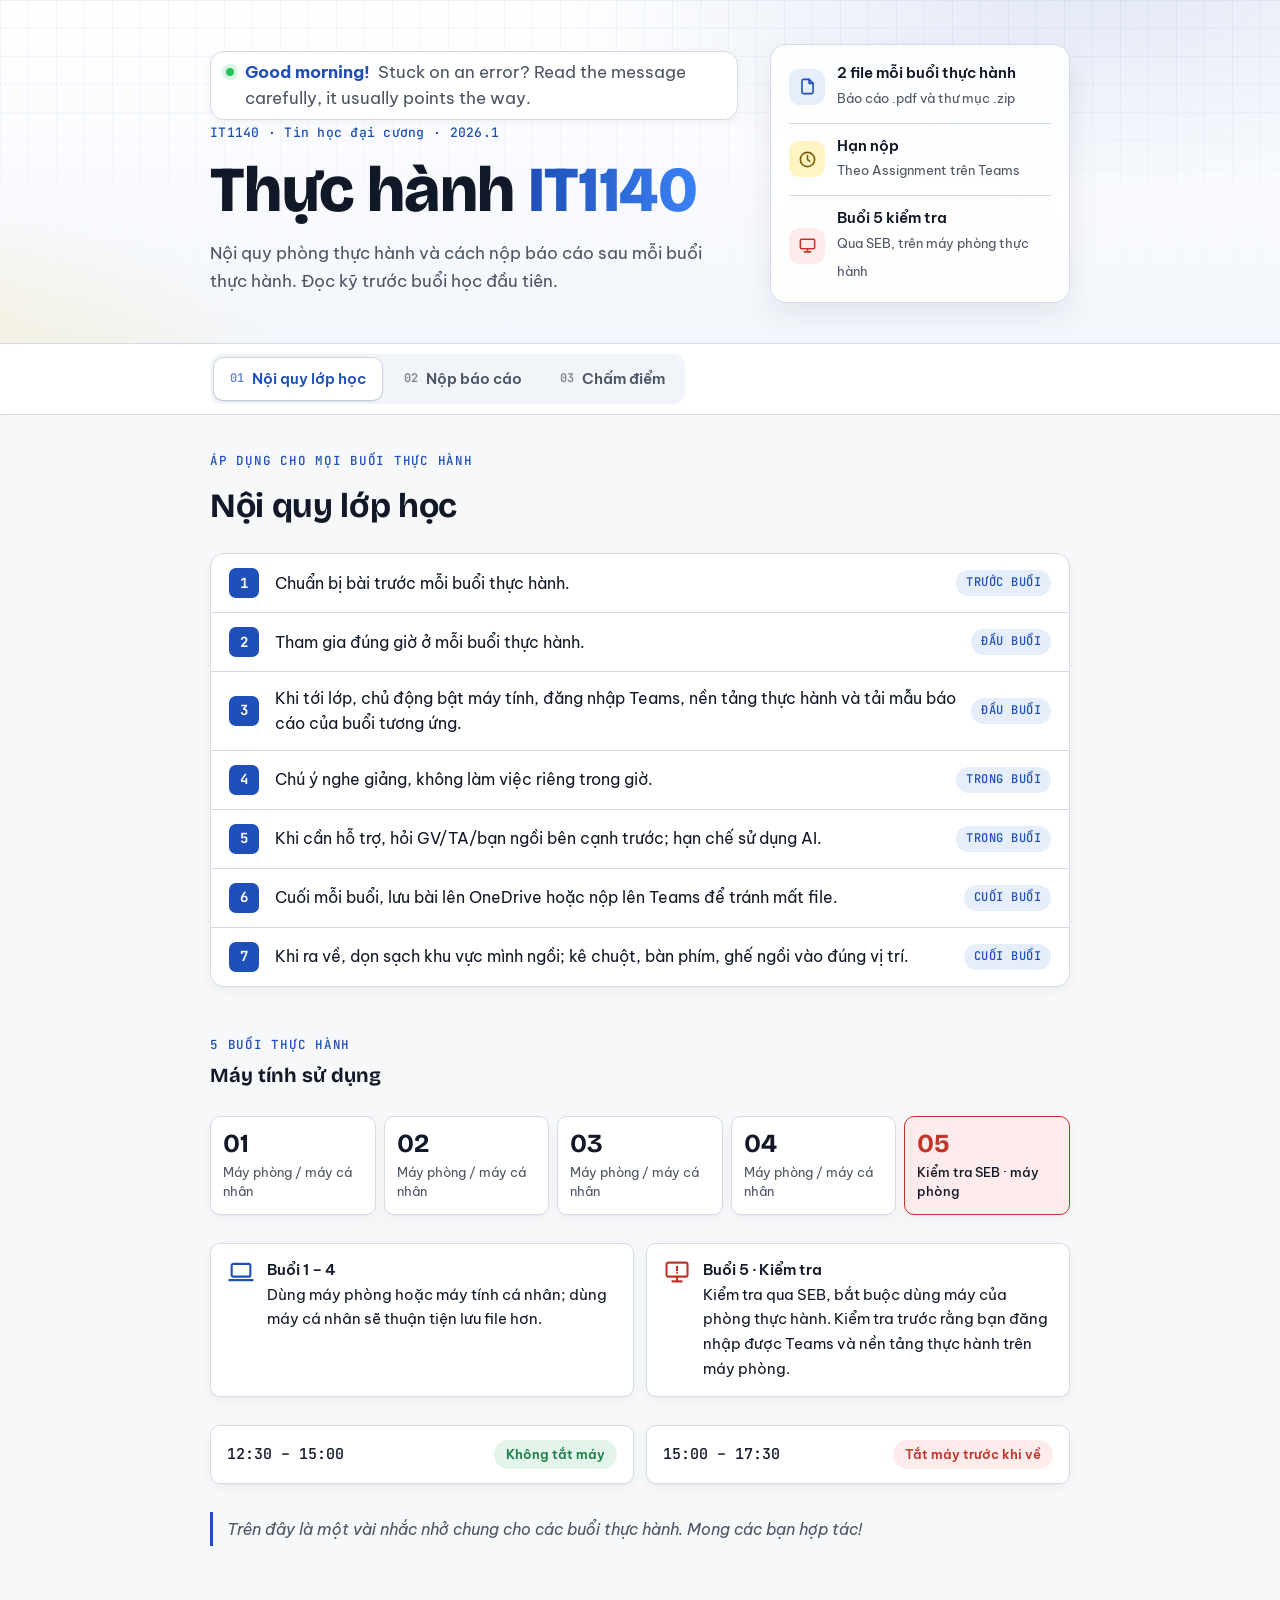
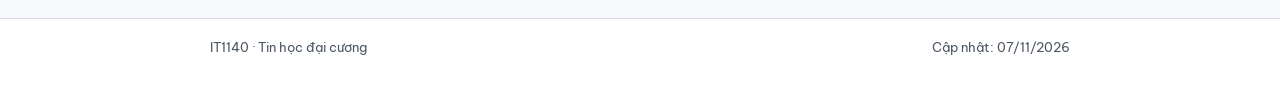
==== commit 23549b4c: "Thêm tab Chấm điểm (có khoá)" ====
--- a/index.html
+++ b/index.html
@@ -15,6 +15,7 @@
   <link rel="stylesheet" href="css/04-nop-bao-cao.css">
   <link rel="stylesheet" href="css/05-theme.css">
   <link rel="stylesheet" href="css/06-polish.css">
+  <link rel="stylesheet" href="css/07-cham-diem.css">
 </head>
 <body>
 <header class="hero gutter">
@@ -37,6 +38,7 @@
     <nav class="tabs" role="tablist" aria-label="Nội dung">
       <button type="button" role="tab" id="t-noi-quy" aria-controls="p-noi-quy" data-tab="noi-quy"><span class="tn">01</span>Nội quy lớp học</button>
       <button type="button" role="tab" id="t-nop-bao-cao" aria-controls="p-nop-bao-cao" data-tab="nop-bao-cao"><span class="tn">02</span>Nộp báo cáo</button>
+      <button type="button" role="tab" id="t-cham-diem" aria-controls="p-cham-diem" data-tab="cham-diem"><span class="tn">03</span>Chấm điểm</button>
     </nav>
   </div>
 </div>
@@ -63,12 +65,20 @@
       </div>
     </div>
 
+    <!-- ================= CHẤM ĐIỂM ================= -->
+    <div class="panel" role="tabpanel" id="p-cham-diem" aria-labelledby="t-cham-diem" hidden>
+      <div data-include="sections/cham-diem.html"></div>
+    </div>
+
   </div>
 </main>
 <footer class="end gutter"><div class="col foot"><span>IT1140 · Tin học đại cương</span><span>Cập nhật: <time datetime="2026-11-07">07/11/2026</time></span></div></footer>
 
 <script src="js/greeting.js"></script>
 <script src="js/tabs.js"></script>
+<script src="js/cham-diem/data.js"></script>
+<script src="js/cham-diem/score.js"></script>
+<script src="js/cham-diem/app.js"></script>
 <script src="js/include.js"></script>
 </body>
 </html>
--- a/css/07-cham-diem.css
+++ b/css/07-cham-diem.css
@@ -0,0 +1,100 @@
+/* Tab Chấm điểm: bên trái các ô tick, bên phải thẻ điểm dính khi cuộn. Dùng chung biến màu của trang. */
+:root { --half: #b45309; --half-soft: #fdf0e3; --ai: #6d3fc0; --ai-soft: #efe8fb; --on-accent: #ffffff; }
+@media (prefers-color-scheme: dark) {
+  :root:not([data-theme="light"]) { --half: #f5a65b; --half-soft: #3a2a17; --ai: #b99af0; --ai-soft: #2a2140; --on-accent: #0e1626; }
+}
+:root[data-theme="dark"] { --half: #f5a65b; --half-soft: #3a2a17; --ai: #b99af0; --ai-soft: #2a2140; --on-accent: #0e1626; }
+
+/* chọn buổi */
+.cd-tabs { display: flex; gap: 6px; flex-wrap: wrap; }
+.cd-tabs button { font: 700 14px var(--font-mono); color: var(--muted); background: var(--surface); border: 1px solid var(--line); border-radius: 999px; padding: 7px 16px; cursor: pointer; }
+.cd-tabs button:hover { border-color: var(--accent); color: var(--fg); }
+.cd-tabs button[aria-pressed="true"] { background: var(--accent); border-color: var(--accent); color: var(--on-accent); }
+
+.cd-layout { display: grid; grid-template-columns: minmax(0, 1fr) 330px; gap: 20px; align-items: start; }
+.cd-side { position: sticky; top: 76px; }
+@media (max-width: 860px) { .cd-layout { grid-template-columns: minmax(0, 1fr); } .cd-side { position: static; } }
+
+.cd-card { background: var(--surface); border: 1px solid var(--line); border-radius: 14px; padding: 16px 18px; margin-bottom: 16px; box-shadow: 0 1px 2px rgba(17,24,39,.04), 0 4px 14px rgba(17,24,39,.04); }
+.cd-head { display: flex; justify-content: space-between; align-items: baseline; gap: 10px; margin-bottom: 10px; flex-wrap: wrap; }
+.cd-head h3 { font-size: 17px; }
+.cd-small { font-size: 13px; color: var(--muted); }
+.cd-topic { margin: -4px 0 12px; color: var(--muted); font-size: 13.5px; }
+
+/* ô tick lỗi */
+.cd-toggles { display: grid; gap: 6px; }
+.cd-toggle { display: grid; grid-template-columns: 20px minmax(0, 1fr) auto; align-items: center; gap: 12px; padding: 10px 12px; border: 1px solid var(--line); border-radius: 10px; cursor: pointer; user-select: none; transition: background .12s, border-color .12s; }
+.cd-toggle:hover { border-color: var(--muted); }
+.cd-toggle input { width: 18px; height: 18px; margin: 0; cursor: pointer; }
+.cd-label { font-size: 14.5px; line-height: 1.45; }
+.cd-val { font: 700 13px var(--font-mono); padding: 2px 8px; border-radius: 6px; white-space: nowrap; }
+.cd-toggle.err .cd-val { color: var(--warn); background: var(--warn-soft); }
+.cd-toggle.half .cd-val { color: var(--half); background: var(--half-soft); }
+.cd-toggle.zero .cd-val { color: var(--surface); background: var(--warn); }
+.cd-toggle.ai .cd-val { color: var(--ai); background: var(--ai-soft); font: 600 12px var(--font-body); }
+.cd-toggle.err input, .cd-toggle.zero input { accent-color: var(--warn); }
+.cd-toggle.half input { accent-color: var(--half); }
+.cd-toggle.ai input { accent-color: var(--ai); }
+.cd-toggle.err:has(input:checked), .cd-toggle.zero:has(input:checked) { background: var(--warn-soft); border-color: var(--warn); }
+.cd-toggle.half:has(input:checked) { background: var(--half-soft); border-color: var(--half); }
+.cd-toggle.ai:has(input:checked) { background: var(--ai-soft); border-color: var(--ai); }
+
+/* bài tự luyện */
+.cd-exgrid { display: grid; grid-template-columns: repeat(auto-fill, minmax(190px, 1fr)); gap: 6px; }
+.cd-ex { display: flex; align-items: center; gap: 8px; padding: 8px 10px; border: 1px solid var(--line); border-radius: 10px; cursor: pointer; user-select: none; }
+.cd-ex:hover { border-color: var(--muted); }
+.cd-ex input { margin: 0; width: 16px; height: 16px; accent-color: var(--ok); flex: none; }
+.cd-ex-num { font: 700 13px var(--font-mono); color: var(--ok); flex: none; }
+.cd-ex-name { font-size: 13.5px; line-height: 1.3; }
+.cd-ex:has(input:checked) { background: var(--ok-soft); border-color: var(--ok); }
+.cd-ex.cd-all { margin: 0 0 8px; border-style: dashed; width: fit-content; padding-right: 14px; }
+
+/* thẻ điểm */
+.cd-score { background: var(--surface); border: 1px solid var(--line); border-top: 5px solid var(--accent); border-radius: 16px; padding: 16px; box-shadow: 0 6px 20px rgba(17,24,39,.06); }
+.cd-score[data-state="good"] { border-top-color: var(--ok); }
+.cd-score[data-state="minus"], .cd-score[data-state="zero"] { border-top-color: var(--warn); }
+.cd-score[data-state="half"] { border-top-color: var(--half); }
+.cd-top { display: flex; justify-content: space-between; align-items: center; gap: 8px; min-height: 22px; }
+.cd-buoi { font: 700 12px var(--font-mono); color: var(--muted); letter-spacing: .06em; }
+.cd-flag { font-size: 12.5px; font-weight: 600; color: var(--half); text-align: right; }
+.cd-score[data-state="zero"] .cd-flag { color: var(--warn); }
+.cd-break { display: grid; grid-template-columns: 1fr 1fr; gap: 8px; margin: 8px 0 14px; }
+.cd-break div { background: var(--panel); border-radius: 10px; padding: 6px 10px; }
+.cd-break dt { font-size: 12px; color: var(--muted); }
+.cd-break dd { margin: 0; font: 700 18px var(--font-mono); }
+.cd-break .tru { color: var(--warn); } .cd-break .cong { color: var(--ok); }
+.cd-field { display: flex; justify-content: space-between; align-items: center; margin: 4px 0 6px; font-weight: 700; font-size: 14px; }
+#cd-note { width: 100%; resize: vertical; font: 13.5px/1.5 var(--font-body); color: var(--fg); background: var(--bg); border: 1px solid var(--line); border-radius: 8px; padding: 10px 12px; }
+#cd-note:focus { outline: 2px solid var(--accent-soft); border-color: var(--accent); }
+.cd-hint { margin: 2px 0 12px; font-size: 12px; color: var(--muted); }
+.cd-final { display: flex; align-items: baseline; gap: 8px; margin-bottom: 14px; }
+.cd-final span { font: 700 40px/1 var(--font-mono); font-variant-numeric: tabular-nums; background: var(--bg); border: 1px solid var(--line); border-radius: 8px; padding: 8px 14px; min-width: 110px; text-align: center; }
+.cd-final small { font-size: 20px; font-weight: 600; color: var(--muted); }
+.cd-score[data-state="zero"] .cd-final span { color: var(--warn); }
+
+/* nút, cài đặt, thông báo */
+.cd-btn { display: inline-flex; align-items: center; justify-content: center; gap: 8px; cursor: pointer; border: 1px solid var(--line); background: var(--surface); color: var(--fg); font: 600 14px var(--font-body); padding: 9px 14px; border-radius: 10px; }
+.cd-btn:hover { border-color: var(--accent); }
+.cd-btn.wide { width: 100%; }
+.cd-btn.primary { background: var(--accent); color: var(--on-accent); border-color: var(--accent); }
+.cd-btn.sm { padding: 5px 10px; font-size: 13px; }
+.cd-btn kbd { font: 600 11px var(--font-mono); border: 1px solid var(--line); border-radius: 4px; padding: 0 5px; color: var(--muted); }
+.cd-settings-card summary { cursor: pointer; font-weight: 600; }
+.cd-settings { display: grid; gap: 10px; margin-top: 14px; }
+.cd-settings label { display: flex; justify-content: space-between; align-items: center; gap: 12px; border-bottom: 1px dashed var(--line); padding-bottom: 8px; font-size: 14px; }
+.cd-settings input, .cd-settings select { width: 100px; flex: none; text-align: center; font: 14px var(--font-body); color: var(--fg); background: var(--surface); border: 1px solid var(--line); border-radius: 8px; padding: 6px 8px; }
+.cd-toast { position: fixed; bottom: 20px; left: 50%; transform: translateX(-50%); background: var(--fg); color: var(--bg); padding: 10px 18px; border-radius: 10px; font-size: 14px; box-shadow: 0 6px 20px rgba(0,0,0,.25); z-index: 20; }
+
+/* có 3 tab: trên điện thoại ẩn số thứ tự để vừa một hàng */
+@media (max-width: 600px) {
+  .tabs .tn { display: none; }
+  .tabs button { padding: 9px 4px; font-size: 13.5px; }
+}
+
+/* màn khoá */
+.cd-lock { max-width: 380px; background: var(--surface); border: 1px solid var(--line); border-radius: 14px; padding: 18px; display: flex; flex-direction: column; gap: 10px; }
+.cd-lock label { font-weight: 600; font-size: 15px; }
+.cd-lock-row { display: flex; gap: 8px; }
+.cd-lock input { flex: 1; min-width: 0; font: 15px var(--font-body); color: var(--fg); background: var(--bg); border: 1px solid var(--line); border-radius: 8px; padding: 8px 10px; }
+.cd-lock input:focus { outline: 2px solid var(--accent-soft); border-color: var(--accent); }
+.cd-lock-err { color: var(--warn); font-size: 14px; font-weight: 600; }
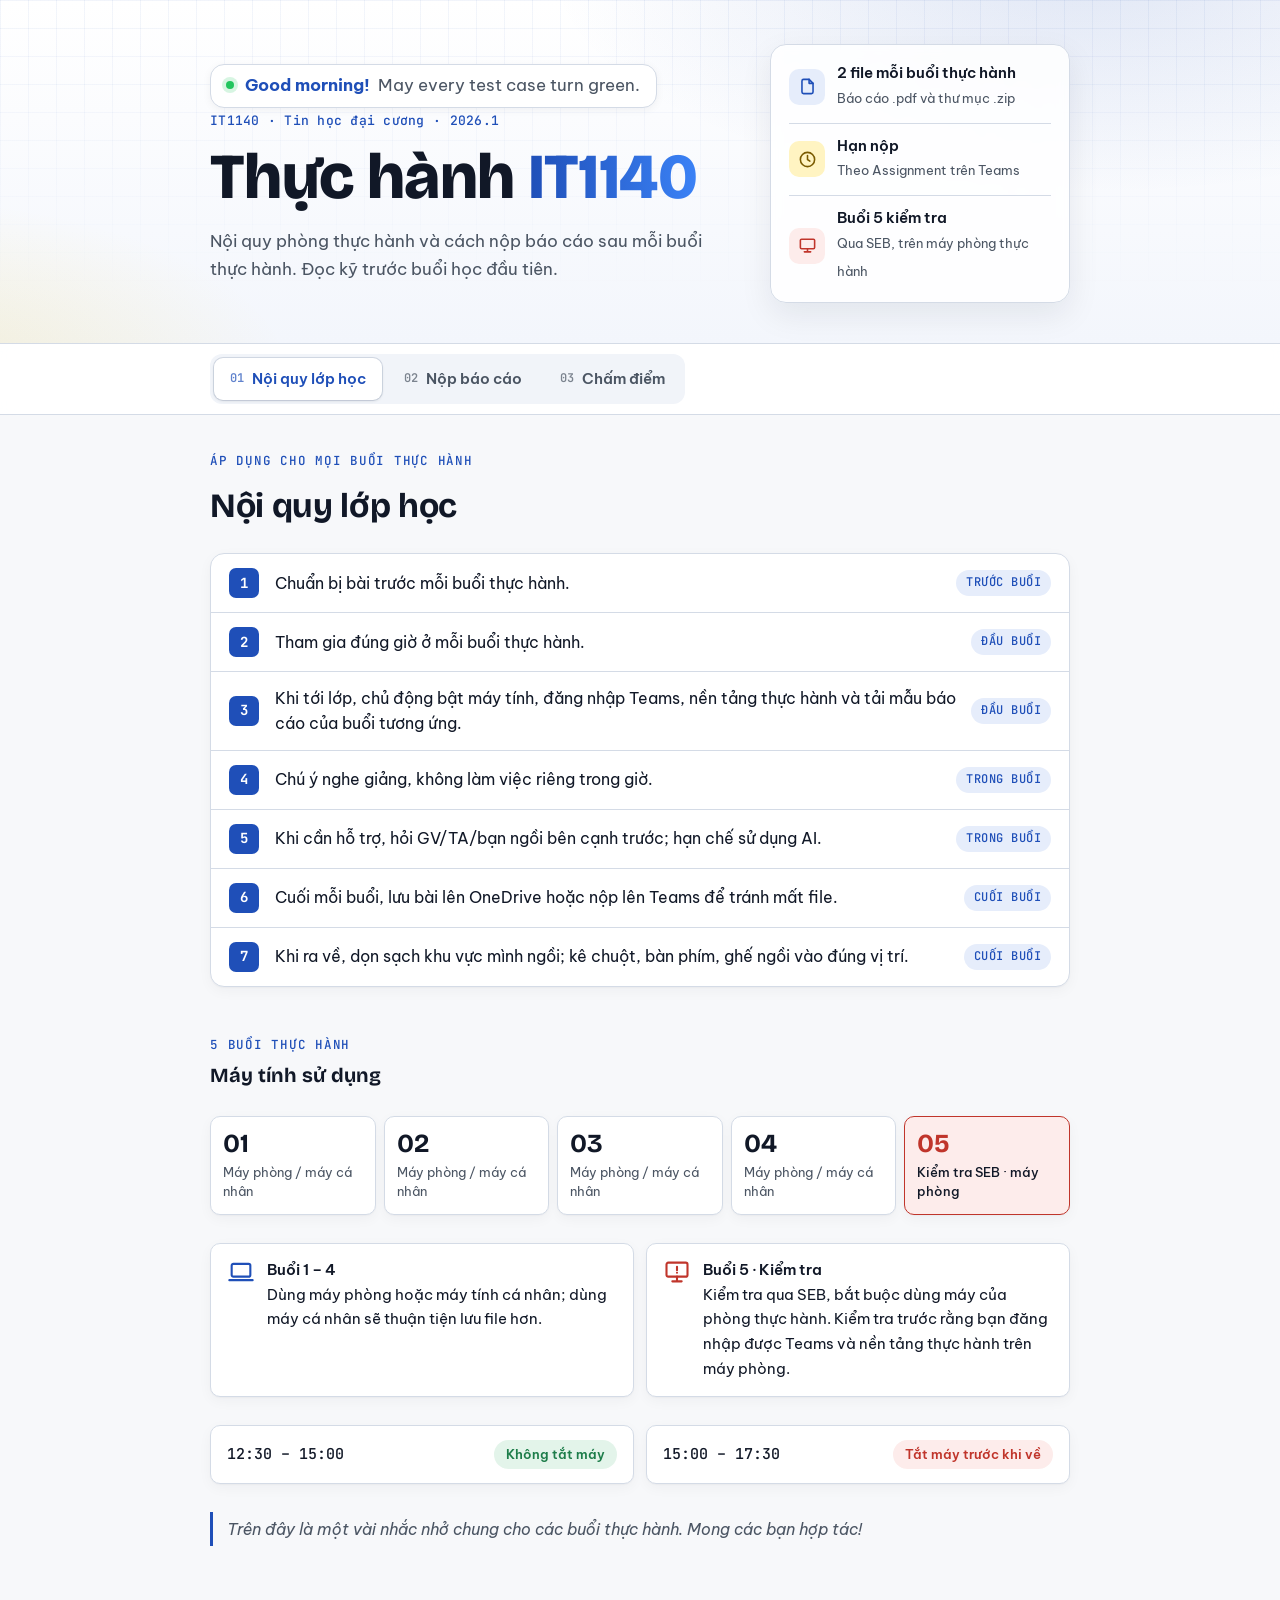
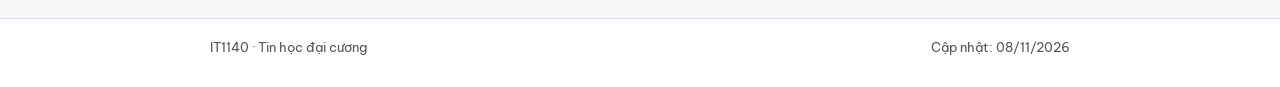
==== commit 0e2d91a4: "Thêm lỗi đặt tên file code và thư mục .zip sai yêu cầu" ====
--- a/index.html
+++ b/index.html
@@ -72,7 +72,7 @@
 
   </div>
 </main>
-<footer class="end gutter"><div class="col foot"><span>IT1140 · Tin học đại cương</span><span>Cập nhật: <time datetime="2026-11-07">07/11/2026</time></span></div></footer>
+<footer class="end gutter"><div class="col foot"><span>IT1140 · Tin học đại cương</span><span>Cập nhật: <time datetime="2026-11-08">08/11/2026</time></span></div></footer>
 
 <script src="js/greeting.js"></script>
 <script src="js/tabs.js"></script>
